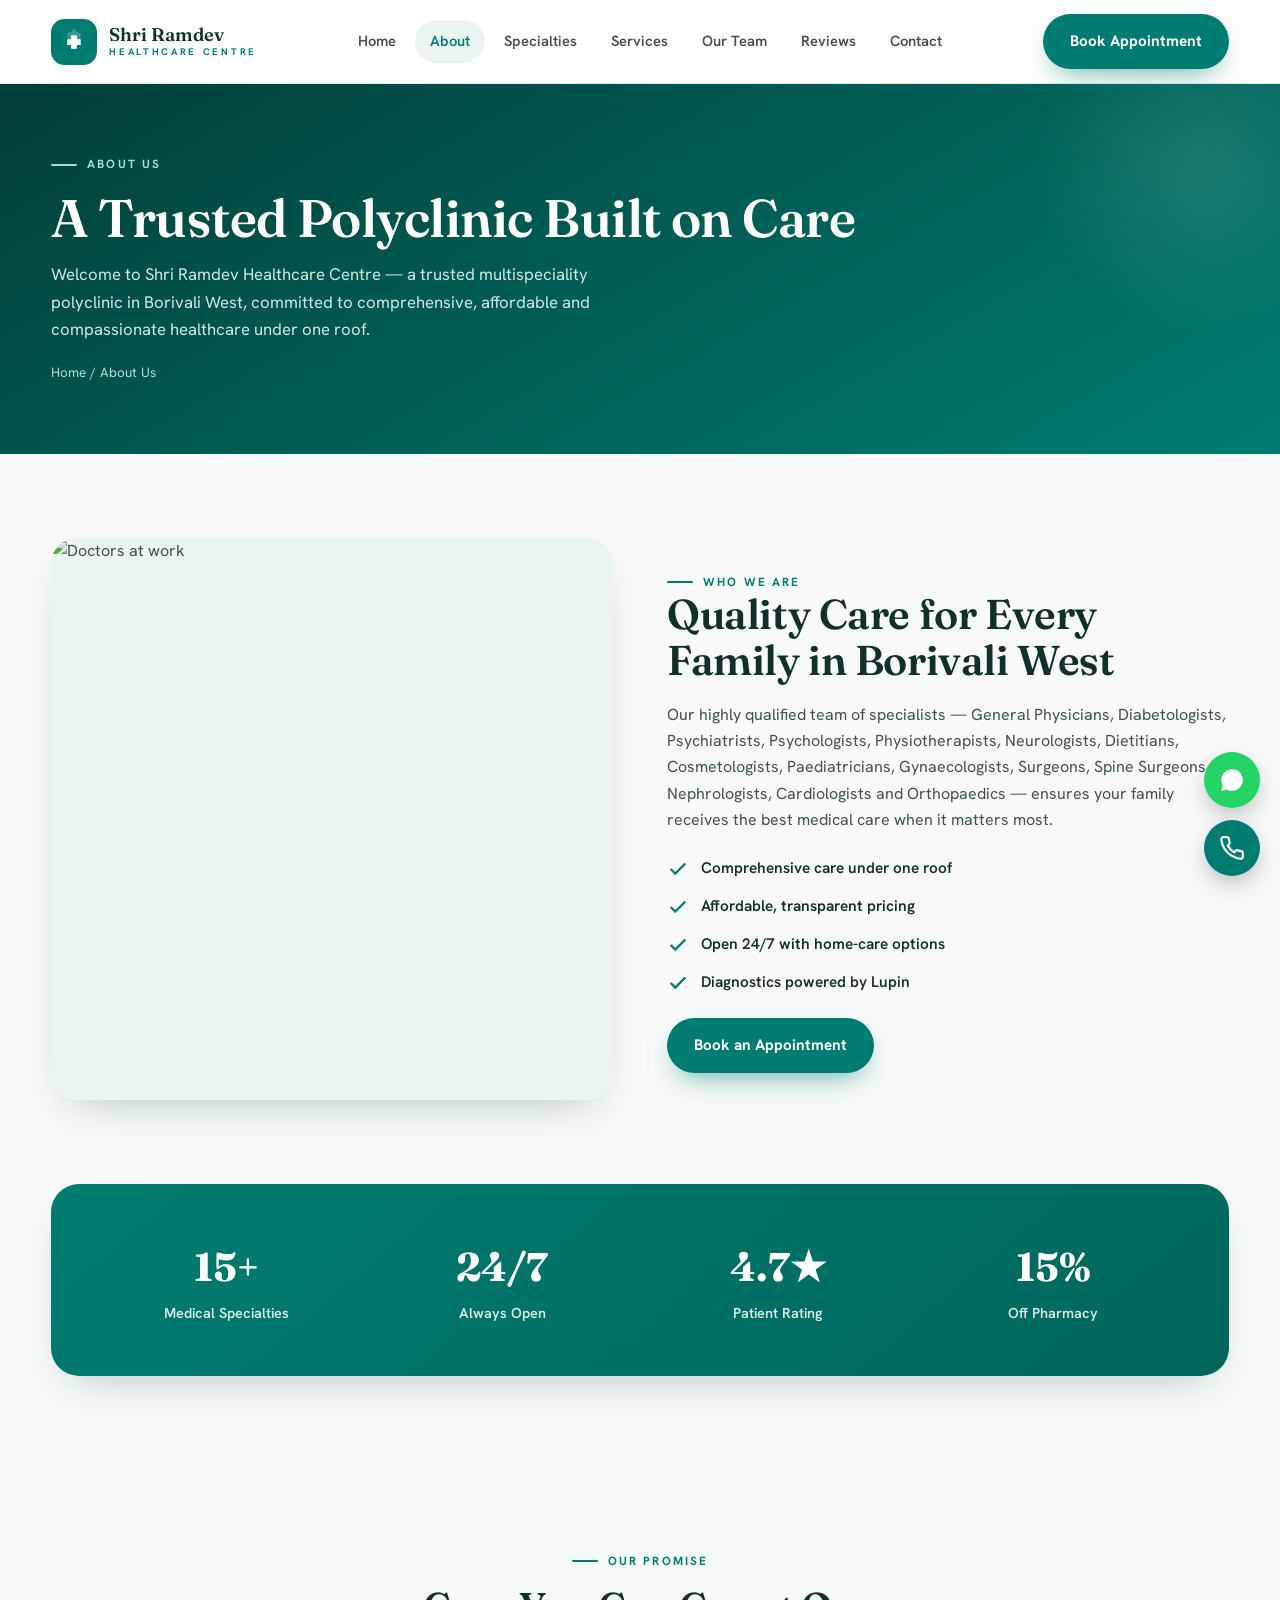
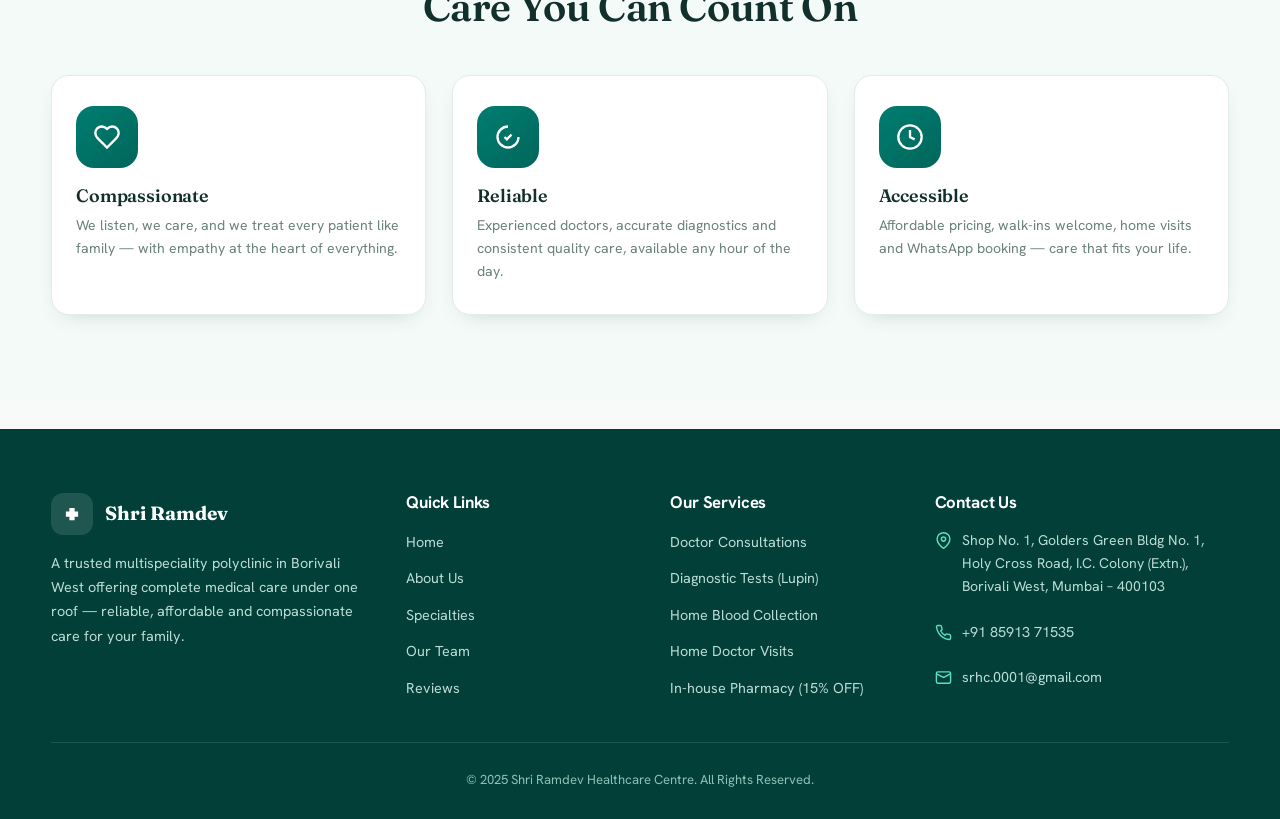
==== srhc-website/about.html @ 7c0d577d "Add files via upload" ====
<!DOCTYPE html>
<html lang="en">
<head>
<meta charset="UTF-8" />
<meta name="viewport" content="width=device-width, initial-scale=1.0" />
<title>About Us | Shri Ramdev Healthcare Centre</title>
<meta name="description" content="Shri Ramdev Healthcare Centre — a trusted 24/7 multispeciality polyclinic in Borivali West, Mumbai. Compassionate, reliable and complete care for your family." />
<link rel="preconnect" href="https://fonts.googleapis.com">
<link rel="preconnect" href="https://fonts.gstatic.com" crossorigin>
<link href="https://fonts.googleapis.com/css2?family=Fraunces:opsz,wght@9..144,400;9..144,500;9..144,600;9..144,700&family=Hanken+Grotesk:wght@400;500;600;700;800&display=swap" rel="stylesheet">
<link rel="stylesheet" href="assets/style.css">
</head>
<body>
<header class="nav" id="topnav">
  <div class="wrap">
    <a class="brand" href="index.html">
      <svg class="mark" viewBox="0 0 48 48" fill="none">
        <rect width="48" height="48" rx="14" fill="#007D70"/>
        <path d="M24 9c-1 3-3.5 5-7 5.5 0 9 3 14 7 17 4-3 7-8 7-17-3.5-.5-6-2.5-7-5.5Z" fill="#fff" opacity=".22"/>
        <path d="M21 17h6v4h4v6h-4v4h-6v-4h-4v-6h4v-4Z" fill="#fff"/>
      </svg>
      <span class="txt"><b>Shri Ramdev</b><span>Healthcare Centre</span></span>
    </a>
    <nav class="menu" id="menu">
      <a href="index.html">Home</a>
      <a href="about.html">About</a>
      <a href="specialties.html">Specialties</a>
      <a href="services.html">Services</a>
      <a href="team.html">Our Team</a>
      <a href="reviews.html">Reviews</a>
      <a href="contact.html">Contact</a>
    </nav>
    <div class="nav-cta">
      <a href="book-appointment.html" class="btn btn-primary">Book Appointment</a>
      <button class="burger" id="burger" aria-label="Menu"><span></span><span></span><span></span></button>
    </div>
  </div>
</header>

<main>
<section class="page" id="about" style="padding:0">
  <div class="phead">
    <div class="wrap reveal">
      <span class="eyebrow">About Us</span>
      <h1>A Trusted Polyclinic Built on Care</h1>
      <p>Welcome to Shri Ramdev Healthcare Centre — a trusted multispeciality polyclinic in Borivali West, committed to comprehensive, affordable and compassionate healthcare under one roof.</p>
      <div class="crumbs"><a href="index.html">Home</a> / About Us</div>
    </div>
  </div>

  <section>
    <div class="wrap">
      <div class="split">
        <div class="imgwrap reveal"><img src="http://srhc.life/wp-content/uploads/2025/12/MG_8005-scaled.jpg" alt="Doctors at work"></div>
        <div class="reveal">
          <span class="eyebrow">Who We Are</span>
          <h2>Quality Care for Every Family in Borivali West</h2>
          <p>Our highly qualified team of specialists — General Physicians, Diabetologists, Psychiatrists, Psychologists, Physiotherapists, Neurologists, Dietitians, Cosmetologists, Paediatricians, Gynaecologists, Surgeons, Spine Surgeons, Nephrologists, Cardiologists and Orthopaedics — ensures your family receives the best medical care when it matters most.</p>
          <ul class="tick">
            <li><svg viewBox="0 0 24 24" fill="none" stroke="currentColor" stroke-width="2.5"><path d="M20 6 9 17l-5-5"/></svg>Comprehensive care under one roof</li>
            <li><svg viewBox="0 0 24 24" fill="none" stroke="currentColor" stroke-width="2.5"><path d="M20 6 9 17l-5-5"/></svg>Affordable, transparent pricing</li>
            <li><svg viewBox="0 0 24 24" fill="none" stroke="currentColor" stroke-width="2.5"><path d="M20 6 9 17l-5-5"/></svg>Open 24/7 with home-care options</li>
            <li><svg viewBox="0 0 24 24" fill="none" stroke="currentColor" stroke-width="2.5"><path d="M20 6 9 17l-5-5"/></svg>Diagnostics powered by Lupin</li>
          </ul>
          <a href="book-appointment.html" class="btn btn-primary">Book an Appointment</a>
        </div>
      </div>
    </div>
  </section>

  <section style="padding-top:0">
    <div class="wrap"><div class="statband reveal">
      <div class="s"><b>15+</b><span>Medical Specialties</span></div>
      <div class="s"><b>24/7</b><span>Always Open</span></div>
      <div class="s"><b>4.7★</b><span>Patient Rating</span></div>
      <div class="s"><b>15%</b><span>Off Pharmacy</span></div>
    </div></div>
  </section>

  <section style="background:var(--green-tint2)">
    <div class="wrap">
      <div class="center reveal" style="margin-bottom:46px">
        <span class="eyebrow center">Our Promise</span>
        <h2 style="font-size:clamp(1.9rem,3.6vw,2.5rem);margin-top:14px">Care You Can Count On</h2>
      </div>
      <div class="grid-3">
        <div class="feat reveal" style="text-align:left"><div class="ic" style="margin:0 0 18px"><svg viewBox="0 0 24 24" fill="none" stroke="currentColor" stroke-width="2"><path d="M19 14c1.49-1.46 3-3.21 3-5.5A5.5 5.5 0 0 0 16.5 3c-1.76 0-3 .5-4.5 2-1.5-1.5-2.74-2-4.5-2A5.5 5.5 0 0 0 2 8.5c0 2.29 1.51 4.04 3 5.5l7 7Z"/></svg></div><h3>Compassionate</h3><p>We listen, we care, and we treat every patient like family — with empathy at the heart of everything.</p></div>
        <div class="feat reveal" style="text-align:left"><div class="ic" style="margin:0 0 18px"><svg viewBox="0 0 24 24" fill="none" stroke="currentColor" stroke-width="2"><path d="m9 12 2 2 4-4"/><path d="M12 3a9 9 0 1 0 9 9"/></svg></div><h3>Reliable</h3><p>Experienced doctors, accurate diagnostics and consistent quality care, available any hour of the day.</p></div>
        <div class="feat reveal" style="text-align:left"><div class="ic" style="margin:0 0 18px"><svg viewBox="0 0 24 24" fill="none" stroke="currentColor" stroke-width="2"><circle cx="12" cy="12" r="10"/><path d="M12 6v6l4 2"/></svg></div><h3>Accessible</h3><p>Affordable pricing, walk-ins welcome, home visits and WhatsApp booking — care that fits your life.</p></div>
      </div>
    </div>
  </section>
</section>
</main>

<footer>
  <div class="wrap">
    <div class="foot-grid">
      <div>
        <div class="fbrand">
          <svg style="width:42px;height:42px" viewBox="0 0 48 48" fill="none"><rect width="48" height="48" rx="14" fill="#fff" opacity=".12"/><path d="M21 17h6v4h4v6h-4v4h-6v-4h-4v-6h4v-4Z" fill="#fff"/></svg>
          <b>Shri Ramdev</b>
        </div>
        <p>A trusted multispeciality polyclinic in Borivali West offering complete medical care under one roof — reliable, affordable and compassionate care for your family.</p>
      </div>
      <div>
        <h4>Quick Links</h4>
        <ul>
          <li><a href="index.html">Home</a></li>
          <li><a href="about.html">About Us</a></li>
          <li><a href="specialties.html">Specialties</a></li>
          <li><a href="team.html">Our Team</a></li>
          <li><a href="reviews.html">Reviews</a></li>
        </ul>
      </div>
      <div>
        <h4>Our Services</h4>
        <ul>
          <li><a href="services.html">Doctor Consultations</a></li>
          <li><a href="services.html">Diagnostic Tests (Lupin)</a></li>
          <li><a href="services.html">Home Blood Collection</a></li>
          <li><a href="services.html">Home Doctor Visits</a></li>
          <li><a href="services.html">In-house Pharmacy (15% OFF)</a></li>
        </ul>
      </div>
      <div>
        <h4>Contact Us</h4>
        <ul class="fcontact">
          <li><svg viewBox="0 0 24 24" fill="none" stroke="currentColor" stroke-width="2"><path d="M21 10c0 7-9 13-9 13s-9-6-9-13a9 9 0 0 1 18 0Z"/><circle cx="12" cy="10" r="3"/></svg><span>Shop No. 1, Golders Green Bldg No. 1, Holy Cross Road, I.C. Colony (Extn.), Borivali West, Mumbai – 400103</span></li>
          <li><svg viewBox="0 0 24 24" fill="none" stroke="currentColor" stroke-width="2"><path d="M22 16.92v3a2 2 0 0 1-2.18 2 19.79 19.79 0 0 1-8.63-3.07 19.5 19.5 0 0 1-6-6 19.79 19.79 0 0 1-3.07-8.67A2 2 0 0 1 4.11 2h3a2 2 0 0 1 2 1.72 12.84 12.84 0 0 0 .7 2.81 2 2 0 0 1-.45 2.11L8.09 9.91a16 16 0 0 0 6 6l1.27-1.27a2 2 0 0 1 2.11-.45 12.84 12.84 0 0 0 2.81.7A2 2 0 0 1 22 16.92z"/></svg><a href="tel:+918591371535">+91 85913 71535</a></li>
          <li><svg viewBox="0 0 24 24" fill="none" stroke="currentColor" stroke-width="2"><rect x="2" y="4" width="20" height="16" rx="2"/><path d="m22 7-10 5L2 7"/></svg><a href="mailto:srhc.0001@gmail.com">srhc.0001@gmail.com</a></li>
        </ul>
      </div>
    </div>
    <div class="copy">© 2025 Shri Ramdev Healthcare Centre. All Rights Reserved.</div>
  </div>
</footer>

<div class="floaters">
  <a class="f-wa" href="https://wa.me/918591371535" target="_blank" aria-label="WhatsApp"><svg viewBox="0 0 24 24" fill="currentColor"><path d="M17.5 14.4c-.3-.1-1.7-.8-2-.9-.3-.1-.5-.1-.7.1-.2.3-.7.9-.9 1.1-.2.2-.3.2-.6.1-.3-.1-1.2-.5-2.3-1.4-.9-.8-1.4-1.7-1.6-2-.2-.3 0-.5.1-.6l.5-.5c.1-.2.2-.3.3-.5.1-.2 0-.4 0-.5l-.9-2.1c-.2-.5-.4-.5-.6-.5h-.5c-.2 0-.5.1-.7.3-.2.3-.9.9-.9 2.2s.9 2.5 1.1 2.7c.1.2 1.8 2.8 4.4 3.9.6.3 1.1.4 1.5.5.6.2 1.2.2 1.6.1.5-.1 1.7-.7 1.9-1.3.2-.7.2-1.2.2-1.3-.1-.2-.3-.2-.6-.3M12 2a10 10 0 0 0-8.6 15l-1.4 5 5.1-1.3A10 10 0 1 0 12 2"/></svg></a>
  <a class="f-call" href="tel:+918591371535" aria-label="Call"><svg viewBox="0 0 24 24" fill="none" stroke="currentColor" stroke-width="2"><path d="M22 16.92v3a2 2 0 0 1-2.18 2 19.79 19.79 0 0 1-8.63-3.07 19.5 19.5 0 0 1-6-6 19.79 19.79 0 0 1-3.07-8.67A2 2 0 0 1 4.11 2h3a2 2 0 0 1 2 1.72 12.84 12.84 0 0 0 .7 2.81 2 2 0 0 1-.45 2.11L8.09 9.91a16 16 0 0 0 6 6l1.27-1.27a2 2 0 0 1 2.11-.45 12.84 12.84 0 0 0 2.81.7A2 2 0 0 1 22 16.92z"/></svg></a>
</div>

<script src="assets/script.js"></script>
</body>
</html>
---- srhc-website/assets/style.css ----
:root{
  --green:#007D70;
  --green-dark:#00665b;
  --green-deep:#013f38;
  --green-tint:#eaf4f1;
  --green-tint2:#f4faf8;
  --ink:#12302b;
  --body:#3c534e;
  --muted:#6b817c;
  --line:#e2ece9;
  --paper:#ffffff;
  --bg:#f7faf9;
  --shadow:0 18px 45px -22px rgba(1,63,56,.35);
  --shadow-sm:0 8px 24px -14px rgba(1,63,56,.30);
  --radius:22px;
  --serif:'Fraunces',Georgia,serif;
  --sans:'Hanken Grotesk',system-ui,sans-serif;
}
*{margin:0;padding:0;box-sizing:border-box}
html{scroll-behavior:smooth}
body{font-family:var(--sans);background:var(--bg);color:var(--body);line-height:1.65;-webkit-font-smoothing:antialiased;overflow-x:hidden}
a{text-decoration:none;color:inherit}
img{max-width:100%;display:block}
h1,h2,h3,h4{font-family:var(--serif);color:var(--ink);line-height:1.1;font-weight:600;letter-spacing:-.01em}

/* ===== LAYOUT ===== */
.wrap{width:min(1180px,92vw);margin-inline:auto}
.page{display:block;animation:pageIn .45s ease}
@keyframes pageIn{from{opacity:0}to{opacity:1}}
section{padding:84px 0}
.eyebrow{display:inline-flex;align-items:center;gap:10px;font-size:.74rem;font-weight:700;letter-spacing:.18em;text-transform:uppercase;color:var(--green)}
.eyebrow::before{content:"";width:26px;height:2px;background:var(--green);border-radius:2px}
.eyebrow.center{justify-content:center}
.lead{font-size:1.05rem;color:var(--muted);max-width:620px}
.center{text-align:center}
.center .lead{margin-inline:auto}

/* ===== BUTTONS ===== */
.btn{display:inline-flex;align-items:center;gap:9px;font-weight:700;font-size:.95rem;padding:14px 26px;border-radius:100px;border:1.5px solid transparent;cursor:pointer;transition:.25s;font-family:var(--sans)}
.btn-primary{background:var(--green);color:#fff;box-shadow:0 12px 30px -12px rgba(0,125,112,.7)}
.btn-primary:hover{background:var(--green-dark);transform:translateY(-2px);box-shadow:0 16px 34px -12px rgba(0,125,112,.8)}
.btn-ghost{background:transparent;color:var(--green);border-color:var(--green)}
.btn-ghost:hover{background:var(--green);color:#fff;transform:translateY(-2px)}
.btn-white{background:#fff;color:var(--green-deep)}
.btn-white:hover{transform:translateY(-2px);box-shadow:0 16px 34px -14px rgba(0,0,0,.4)}
.btn svg{width:17px;height:17px}

/* ===== UTILITY BAR ===== */
.utility{background:var(--green-deep);color:#cfe7e2;font-size:.82rem}
.utility .wrap{display:flex;justify-content:space-between;align-items:center;gap:16px;padding:9px 0;flex-wrap:wrap}
.utility a{display:inline-flex;align-items:center;gap:7px;transition:.2s}
.utility a:hover{color:#fff}
.utility .u-left{display:flex;gap:22px;flex-wrap:wrap}
.utility .u-right{display:flex;gap:8px;align-items:center}
.utility svg{width:14px;height:14px;opacity:.9}
.pulse-dot{width:8px;height:8px;border-radius:50%;background:#5be0c8;box-shadow:0 0 0 0 rgba(91,224,200,.6);animation:pulse 2s infinite}
@keyframes pulse{0%{box-shadow:0 0 0 0 rgba(91,224,200,.6)}70%{box-shadow:0 0 0 8px rgba(91,224,200,0)}100%{box-shadow:0 0 0 0 rgba(91,224,200,0)}}

/* ===== HEADER ===== */
header.nav{position:sticky;top:0;z-index:100;background:rgba(255,255,255,.88);backdrop-filter:blur(14px);border-bottom:1px solid var(--line);transition:.3s}
header.nav.scrolled{box-shadow:0 6px 24px -16px rgba(1,63,56,.4)}
.nav .wrap{display:flex;align-items:center;justify-content:space-between;padding:14px 0;gap:20px}
.brand{display:flex;align-items:center;gap:12px;cursor:pointer}
.brand .mark{width:46px;height:46px;flex:none}
.brand .txt{display:flex;flex-direction:column;line-height:1}
.brand .txt b{font-family:var(--serif);font-size:1.15rem;color:var(--ink);font-weight:600}
.brand .txt span{font-size:.6rem;letter-spacing:.28em;text-transform:uppercase;color:var(--green);font-weight:700;margin-top:3px}
.menu{display:flex;align-items:center;gap:4px}
.menu a{font-weight:600;font-size:.92rem;color:var(--body);padding:9px 15px;border-radius:100px;transition:.2s;position:relative}
.menu a:hover{color:var(--green);background:var(--green-tint)}
.menu a.active{color:var(--green);background:var(--green-tint)}
.nav-cta{display:flex;align-items:center;gap:10px}
.burger{display:none;flex-direction:column;gap:5px;background:none;border:none;cursor:pointer;padding:8px}
.burger span{width:24px;height:2.5px;background:var(--ink);border-radius:2px;transition:.3s}

/* ===== HERO ===== */
.hero{position:relative;padding:70px 0 90px;overflow:hidden}
.hero::before{content:"";position:absolute;top:-180px;right:-160px;width:560px;height:560px;border-radius:50%;background:radial-gradient(circle,rgba(0,125,112,.10),transparent 65%);z-index:0}
.hero::after{content:"";position:absolute;bottom:-120px;left:-140px;width:420px;height:420px;border-radius:50%;background:radial-gradient(circle,rgba(0,125,112,.07),transparent 65%);z-index:0}
.hero .wrap{position:relative;z-index:1;display:grid;grid-template-columns:1.05fr .95fr;gap:56px;align-items:center}
.hero-badge{display:inline-flex;align-items:center;gap:9px;background:var(--green-tint);color:var(--green-dark);padding:8px 16px;border-radius:100px;font-size:.8rem;font-weight:700;margin-bottom:24px}
.hero h1{font-size:clamp(2.5rem,5.2vw,4rem);font-weight:600;margin-bottom:22px}
.hero h1 em{font-style:normal;color:var(--green);position:relative}
.hero p.sub{font-size:1.12rem;color:var(--body);max-width:480px;margin-bottom:32px}
.hero-actions{display:flex;gap:14px;flex-wrap:wrap;margin-bottom:38px}
.hero-stats{display:flex;gap:34px;flex-wrap:wrap}
.hero-stats .s b{font-family:var(--serif);font-size:1.9rem;color:var(--green);display:block}
.hero-stats .s span{font-size:.82rem;color:var(--muted);font-weight:600}
.hero-visual{position:relative}
.hero-visual .frame{border-radius:30px;overflow:hidden;box-shadow:var(--shadow);aspect-ratio:4/4.4;background:var(--green-tint)}
.hero-visual .frame img{width:100%;height:100%;object-fit:cover}
.float-card{position:absolute;background:#fff;border-radius:16px;padding:14px 18px;box-shadow:var(--shadow-sm);display:flex;align-items:center;gap:12px;animation:floaty 4s ease-in-out infinite}
.float-card .ic{width:40px;height:40px;border-radius:11px;background:var(--green-tint);display:grid;place-items:center;flex:none}
.float-card .ic svg{width:20px;height:20px;color:var(--green)}
.float-card b{font-size:.9rem;color:var(--ink);display:block;font-family:var(--sans);font-weight:700}
.float-card span{font-size:.74rem;color:var(--muted)}
.fc1{top:24px;left:-32px;animation-delay:0s}
.fc2{bottom:40px;right:-28px;animation-delay:1.5s}
@keyframes floaty{0%,100%{transform:translateY(0)}50%{transform:translateY(-12px)}}

/* ===== MARQUEE ===== */
.marquee{background:var(--green);color:#fff;padding:18px 0;overflow:hidden;white-space:nowrap}
.marquee-track{display:inline-flex;gap:40px;animation:scroll 28s linear infinite}
.marquee-track span{font-weight:600;font-size:1rem;display:inline-flex;align-items:center;gap:40px;opacity:.95}
.marquee-track span::after{content:"✦";opacity:.55}
@keyframes scroll{from{transform:translateX(0)}to{transform:translateX(-50%)}}

/* ===== CARDS / GRID ===== */
.grid-3{display:grid;grid-template-columns:repeat(3,1fr);gap:26px}
.grid-2{display:grid;grid-template-columns:repeat(2,1fr);gap:26px}
.grid-4{display:grid;grid-template-columns:repeat(4,1fr);gap:22px}
.intro-card{background:#fff;border-radius:var(--radius);overflow:hidden;box-shadow:var(--shadow-sm);transition:.3s;border:1px solid var(--line)}
.intro-card:hover{transform:translateY(-8px);box-shadow:var(--shadow)}
.intro-card .ph{height:200px;overflow:hidden;background:var(--green-tint)}
.intro-card .ph img{width:100%;height:100%;object-fit:cover;transition:.5s}
.intro-card:hover .ph img{transform:scale(1.06)}
.intro-card .bd{padding:26px}
.intro-card .tag{font-size:.7rem;letter-spacing:.16em;text-transform:uppercase;color:var(--green);font-weight:700}
.intro-card h3{font-size:1.3rem;margin:10px 0 8px}
.intro-card p{font-size:.94rem;color:var(--muted)}
.intro-card .more{display:inline-flex;align-items:center;gap:7px;color:var(--green);font-weight:700;font-size:.9rem;margin-top:16px;transition:.2s}
.intro-card .more:hover{gap:12px}

/* care category cards */
.care-card{background:#fff;border-radius:var(--radius);overflow:hidden;box-shadow:var(--shadow-sm);border:1px solid var(--line);transition:.3s;display:flex;flex-direction:column}
.care-card:hover{transform:translateY(-8px);box-shadow:var(--shadow)}
.care-card .ph{height:170px;overflow:hidden;background:var(--green-tint)}
.care-card .ph img{width:100%;height:100%;object-fit:cover;transition:.5s}
.care-card:hover .ph img{transform:scale(1.07)}
.care-card .bd{padding:24px;flex:1;display:flex;flex-direction:column}
.care-card h3{font-size:1.22rem;margin-bottom:9px}
.care-card p{font-size:.92rem;color:var(--muted);flex:1}
.care-card .more{color:var(--green);font-weight:700;font-size:.85rem;margin-top:14px;display:inline-flex;gap:6px;align-items:center;transition:.2s}
.care-card:hover .more{gap:11px}

/* feature/why cards */
.feat{background:#fff;border-radius:18px;padding:30px 24px;border:1px solid var(--line);box-shadow:var(--shadow-sm);transition:.3s;text-align:center}
.feat:hover{transform:translateY(-6px);box-shadow:var(--shadow);border-color:#cfe6e0}
.feat .ic{width:62px;height:62px;border-radius:18px;background:linear-gradient(140deg,var(--green),var(--green-dark));display:grid;place-items:center;margin:0 auto 18px}
.feat .ic svg{width:28px;height:28px;color:#fff}
.feat h3{font-size:1.12rem;margin-bottom:8px}
.feat p{font-size:.88rem;color:var(--muted)}

/* specialty pills */
.spec-grid{display:grid;grid-template-columns:repeat(4,1fr);gap:16px}
.spec{background:#fff;border:1px solid var(--line);border-radius:16px;padding:22px 18px;display:flex;flex-direction:column;gap:12px;transition:.3s;cursor:default}
.spec:hover{background:var(--green);border-color:var(--green);transform:translateY(-4px);box-shadow:var(--shadow)}
.spec .ic{width:46px;height:46px;border-radius:13px;background:var(--green-tint);display:grid;place-items:center;transition:.3s}
.spec .ic svg{width:23px;height:23px;color:var(--green);transition:.3s}
.spec:hover .ic{background:rgba(255,255,255,.18)}
.spec:hover .ic svg{color:#fff}
.spec b{font-size:.98rem;color:var(--ink);font-family:var(--sans);font-weight:700;transition:.3s}
.spec span{font-size:.78rem;color:var(--muted);transition:.3s}
.spec:hover b,.spec:hover span{color:#fff}
.spec:hover span{opacity:.85}

/* price / service cards */
.price-grid{display:grid;grid-template-columns:repeat(3,1fr);gap:20px}
.price-card{background:#fff;border-radius:18px;overflow:hidden;border:1px solid var(--line);box-shadow:var(--shadow-sm);transition:.3s;display:flex}
.price-card:hover{transform:translateY(-5px);box-shadow:var(--shadow)}
.price-card .ph{width:96px;flex:none;overflow:hidden;background:var(--green-tint)}
.price-card .ph img{width:100%;height:100%;object-fit:cover}
.price-card .bd{padding:16px 18px;display:flex;flex-direction:column;justify-content:center}
.price-card h4{font-family:var(--sans);font-size:1rem;color:var(--ink);font-weight:700;line-height:1.3}
.price-card .price{color:var(--green);font-weight:800;font-size:.95rem;margin-top:4px}
.price-card .sub{font-size:.8rem;color:var(--muted)}

/* ===== PAGE HEADER ===== */
.phead{background:linear-gradient(150deg,var(--green-deep),var(--green));color:#fff;padding:64px 0 70px;position:relative;overflow:hidden}
.phead::after{content:"";position:absolute;right:-120px;top:-120px;width:400px;height:400px;border-radius:50%;background:radial-gradient(circle,rgba(255,255,255,.1),transparent 60%)}
.phead .wrap{position:relative;z-index:1}
.phead .eyebrow{color:#9fe3d8}
.phead .eyebrow::before{background:#9fe3d8}
.phead h1{color:#fff;font-size:clamp(2.2rem,4.5vw,3.3rem);margin:14px 0 14px}
.phead p{color:#cdeae4;max-width:600px;font-size:1.05rem}
.crumbs{font-size:.84rem;color:#a9ddd5;margin-top:18px}
.crumbs a:hover{color:#fff}

/* ===== ABOUT SPLIT ===== */
.split{display:grid;grid-template-columns:1fr 1fr;gap:54px;align-items:center}
.split .imgwrap{border-radius:26px;overflow:hidden;box-shadow:var(--shadow);aspect-ratio:1/1;background:var(--green-tint)}
.split .imgwrap img{width:100%;height:100%;object-fit:cover}
.split h2{font-size:clamp(1.9rem,3.5vw,2.6rem);margin-bottom:18px}
.split p{margin-bottom:16px}
.tick{list-style:none;display:flex;flex-direction:column;gap:13px;margin:22px 0}
.tick li{display:flex;gap:12px;align-items:flex-start;font-weight:600;color:var(--ink);font-size:.96rem}
.tick li svg{width:22px;height:22px;color:var(--green);flex:none;margin-top:2px}

/* ===== STATS BAND ===== */
.statband{background:linear-gradient(140deg,var(--green),var(--green-dark));border-radius:28px;padding:50px;display:grid;grid-template-columns:repeat(4,1fr);gap:24px;color:#fff;box-shadow:var(--shadow)}
.statband .s{text-align:center}
.statband .s b{font-family:var(--serif);font-size:2.5rem;display:block}
.statband .s span{opacity:.85;font-size:.9rem;font-weight:600}

/* ===== CTA BAND ===== */
.cta-band{background:var(--ink);border-radius:30px;padding:60px;text-align:center;color:#fff;position:relative;overflow:hidden}
.cta-band::before{content:"";position:absolute;inset:0;background:radial-gradient(circle at 30% 20%,rgba(0,125,112,.5),transparent 55%),radial-gradient(circle at 80% 90%,rgba(0,125,112,.4),transparent 50%)}
.cta-band>*{position:relative;z-index:1}
.cta-band h2{color:#fff;font-size:clamp(1.8rem,3.5vw,2.6rem);margin-bottom:14px}
.cta-band p{color:#bcd6d1;max-width:520px;margin:0 auto 28px}
.cta-actions{display:flex;gap:14px;justify-content:center;flex-wrap:wrap}

/* ===== TEAM ===== */
.team-grid{display:grid;grid-template-columns:repeat(3,1fr);gap:26px}
.doc{background:#fff;border-radius:var(--radius);overflow:hidden;box-shadow:var(--shadow-sm);border:1px solid var(--line);transition:.3s}
.doc:hover{transform:translateY(-7px);box-shadow:var(--shadow)}
.doc .av{height:230px;background:linear-gradient(160deg,var(--green-tint),var(--green-tint2));display:grid;place-items:center;position:relative;overflow:hidden}
.doc .av svg{width:90px;height:90px;color:var(--green);opacity:.55}
.doc .av .ring{position:absolute;width:160px;height:160px;border:2px dashed rgba(0,125,112,.25);border-radius:50%}
.doc .bd{padding:24px;text-align:center}
.doc h3{font-size:1.2rem}
.doc .role{color:var(--green);font-weight:700;font-size:.86rem;margin:5px 0 10px}
.doc p{font-size:.86rem;color:var(--muted)}
.founder{background:#fff;border-radius:28px;box-shadow:var(--shadow);border:1px solid var(--line);overflow:hidden;display:grid;grid-template-columns:.8fr 1.2fr}
.founder .av{background:linear-gradient(160deg,var(--green),var(--green-dark));display:grid;place-items:center;min-height:320px;position:relative}
.founder .av svg{width:120px;height:120px;color:#fff;opacity:.85}
.founder .bd{padding:42px}
.founder .role{color:var(--green);font-weight:700;font-size:.8rem;letter-spacing:.14em;text-transform:uppercase}
.founder h2{font-size:2rem;margin:8px 0 6px}
.founder .sub{font-weight:600;color:var(--ink);margin-bottom:16px}

/* ===== REVIEWS ===== */
.rev-grid{display:grid;grid-template-columns:repeat(3,1fr);gap:24px}
.rev{background:#fff;border-radius:var(--radius);padding:30px;border:1px solid var(--line);box-shadow:var(--shadow-sm);transition:.3s;display:flex;flex-direction:column}
.rev:hover{transform:translateY(-6px);box-shadow:var(--shadow)}
.stars{color:#f4b740;font-size:1.05rem;letter-spacing:2px;margin-bottom:14px}
.rev p{font-size:.95rem;color:var(--body);font-style:italic;flex:1}
.rev .who{display:flex;align-items:center;gap:12px;margin-top:20px}
.rev .who .a{width:42px;height:42px;border-radius:50%;background:var(--green);color:#fff;display:grid;place-items:center;font-weight:800;font-family:var(--serif);flex:none}
.rev .who b{color:var(--ink);font-size:.95rem;display:block;font-family:var(--sans)}
.rev .who span{font-size:.78rem;color:var(--muted)}
.rating-hero{background:#fff;border-radius:24px;border:1px solid var(--line);box-shadow:var(--shadow-sm);padding:38px;display:flex;align-items:center;gap:34px;flex-wrap:wrap;justify-content:center;text-align:center;margin-bottom:40px}
.rating-hero .big{font-family:var(--serif);font-size:3.6rem;color:var(--green);line-height:1}
.rating-hero .meta b{display:block;color:var(--ink);font-size:1.1rem}

/* ===== FAQ ===== */
.faq-wrap{display:grid;grid-template-columns:.9fr 1.1fr;gap:48px;align-items:start}
.faq-img{border-radius:24px;overflow:hidden;box-shadow:var(--shadow);aspect-ratio:3/4;background:var(--green-tint);position:sticky;top:120px}
.faq-img img{width:100%;height:100%;object-fit:cover}
.faq-item{background:#fff;border:1px solid var(--line);border-radius:16px;margin-bottom:14px;overflow:hidden;transition:.3s}
.faq-item.open{box-shadow:var(--shadow-sm);border-color:#cfe6e0}
.faq-q{padding:20px 24px;font-weight:700;color:var(--ink);cursor:pointer;display:flex;justify-content:space-between;align-items:center;gap:16px;font-size:1.02rem}
.faq-q .pm{width:26px;height:26px;border-radius:50%;background:var(--green-tint);color:var(--green);display:grid;place-items:center;font-size:1.3rem;flex:none;transition:.3s}
.faq-item.open .pm{background:var(--green);color:#fff;transform:rotate(45deg)}
.faq-a{max-height:0;overflow:hidden;transition:max-height .35s ease;padding:0 24px}
.faq-item.open .faq-a{max-height:240px;padding-bottom:22px}
.faq-a p{font-size:.94rem;color:var(--muted)}

/* ===== FORMS ===== */
.form-card{background:#fff;border-radius:26px;box-shadow:var(--shadow);border:1px solid var(--line);padding:42px}
.field{margin-bottom:20px}
.field label{display:block;font-weight:700;font-size:.86rem;color:var(--ink);margin-bottom:8px}
.field input,.field select,.field textarea{width:100%;padding:13px 16px;border:1.5px solid var(--line);border-radius:12px;font-family:var(--sans);font-size:.95rem;color:var(--ink);background:var(--green-tint2);transition:.2s}
.field input:focus,.field select:focus,.field textarea:focus{outline:none;border-color:var(--green);background:#fff;box-shadow:0 0 0 4px rgba(0,125,112,.1)}
.field textarea{resize:vertical;min-height:110px}
.frow{display:grid;grid-template-columns:1fr 1fr;gap:18px}
.wa-btn{width:100%;justify-content:center;background:#25D366;color:#fff;border:none;font-size:1.02rem;padding:16px}
.wa-btn:hover{background:#1eb957;transform:translateY(-2px);box-shadow:0 14px 30px -12px rgba(37,211,102,.7)}
.form-note{font-size:.82rem;color:var(--muted);text-align:center;margin-top:14px;display:flex;align-items:center;justify-content:center;gap:7px}

/* contact info cards */
.info-grid{display:grid;grid-template-columns:repeat(2,1fr);gap:18px;margin-bottom:26px}
.info{background:#fff;border:1px solid var(--line);border-radius:18px;padding:24px;display:flex;gap:16px;align-items:flex-start;box-shadow:var(--shadow-sm);transition:.3s}
.info:hover{transform:translateY(-4px);box-shadow:var(--shadow)}
.info .ic{width:48px;height:48px;border-radius:14px;background:var(--green-tint);display:grid;place-items:center;flex:none}
.info .ic svg{width:23px;height:23px;color:var(--green)}
.info b{display:block;color:var(--ink);font-size:.95rem;font-family:var(--sans);margin-bottom:3px}
.info p,.info a{font-size:.9rem;color:var(--muted)}
.info a:hover{color:var(--green)}
.mapwrap{border-radius:24px;overflow:hidden;box-shadow:var(--shadow);border:1px solid var(--line);height:100%;min-height:420px}
.mapwrap iframe{width:100%;height:100%;border:0;display:block}

/* ===== FOOTER ===== */
footer{background:var(--green-deep);color:#bcdcd6;padding:64px 0 28px;margin-top:30px}
.foot-grid{display:grid;grid-template-columns:1.4fr 1fr 1fr 1.3fr;gap:38px;padding-bottom:40px;border-bottom:1px solid rgba(255,255,255,.12)}
footer h4{color:#fff;font-size:1.05rem;margin-bottom:18px;font-family:var(--sans);font-weight:700}
footer .fbrand{display:flex;align-items:center;gap:12px;margin-bottom:16px}
footer .fbrand b{color:#fff;font-family:var(--serif);font-size:1.2rem}
footer p{font-size:.9rem;line-height:1.7}
footer ul{list-style:none;display:flex;flex-direction:column;gap:10px}
footer ul a{font-size:.9rem;transition:.2s}
footer ul a:hover{color:#fff;padding-left:5px}
.fcontact li{display:flex;gap:10px;font-size:.88rem;margin-bottom:12px;align-items:flex-start}
.fcontact svg{width:17px;height:17px;color:#5be0c8;flex:none;margin-top:3px}
.fcontact a:hover{color:#fff}
.copy{text-align:center;padding-top:26px;font-size:.82rem;color:#8fc0b8}

/* ===== FLOATING BUTTONS ===== */
.floaters{position:fixed;right:20px;bottom:24px;z-index:200;display:flex;flex-direction:column;gap:12px}
.floaters a{width:56px;height:56px;border-radius:50%;display:grid;place-items:center;box-shadow:0 10px 28px -8px rgba(0,0,0,.4);transition:.25s;color:#fff}
.floaters a:hover{transform:scale(1.1)}
.f-wa{background:#25D366}
.f-call{background:var(--green)}
.floaters svg{width:26px;height:26px}

/* reveal */
.reveal{opacity:0;transform:translateY(26px);transition:opacity .7s ease,transform .7s ease}
.reveal.visible{opacity:1;transform:none}

/* ===== RESPONSIVE ===== */
@media(max-width:980px){
  .hero .wrap{grid-template-columns:1fr;gap:40px}
  .hero-visual{max-width:440px}
  .split,.faq-wrap,.founder{grid-template-columns:1fr}
  .founder .av{min-height:240px}
  .grid-3,.team-grid,.rev-grid,.price-grid{grid-template-columns:repeat(2,1fr)}
  .spec-grid{grid-template-columns:repeat(3,1fr)}
  .grid-4,.statband{grid-template-columns:repeat(2,1fr)}
  .faq-img{position:static}
}
@media(max-width:760px){
  .menu,.nav-cta .btn{display:none}
  .burger{display:flex}
  .menu.open{display:flex;position:absolute;top:100%;left:0;right:0;flex-direction:column;background:#fff;padding:14px;gap:6px;box-shadow:var(--shadow);border-bottom:1px solid var(--line)}
  .menu.open a{width:100%}
  .utility .u-left{font-size:.74rem;gap:14px}
  section{padding:60px 0}
  .grid-3,.grid-2,.grid-4,.team-grid,.rev-grid,.price-grid,.info-grid,.spec-grid,.statband{grid-template-columns:1fr}
  .frow{grid-template-columns:1fr}
  .foot-grid{grid-template-columns:1fr 1fr;gap:28px}
  .cta-band,.statband,.form-card{padding:32px 24px}
  .float-card{display:none}
  .statband .s b{font-size:2rem}
}
@media(max-width:480px){.foot-grid{grid-template-columns:1fr}}
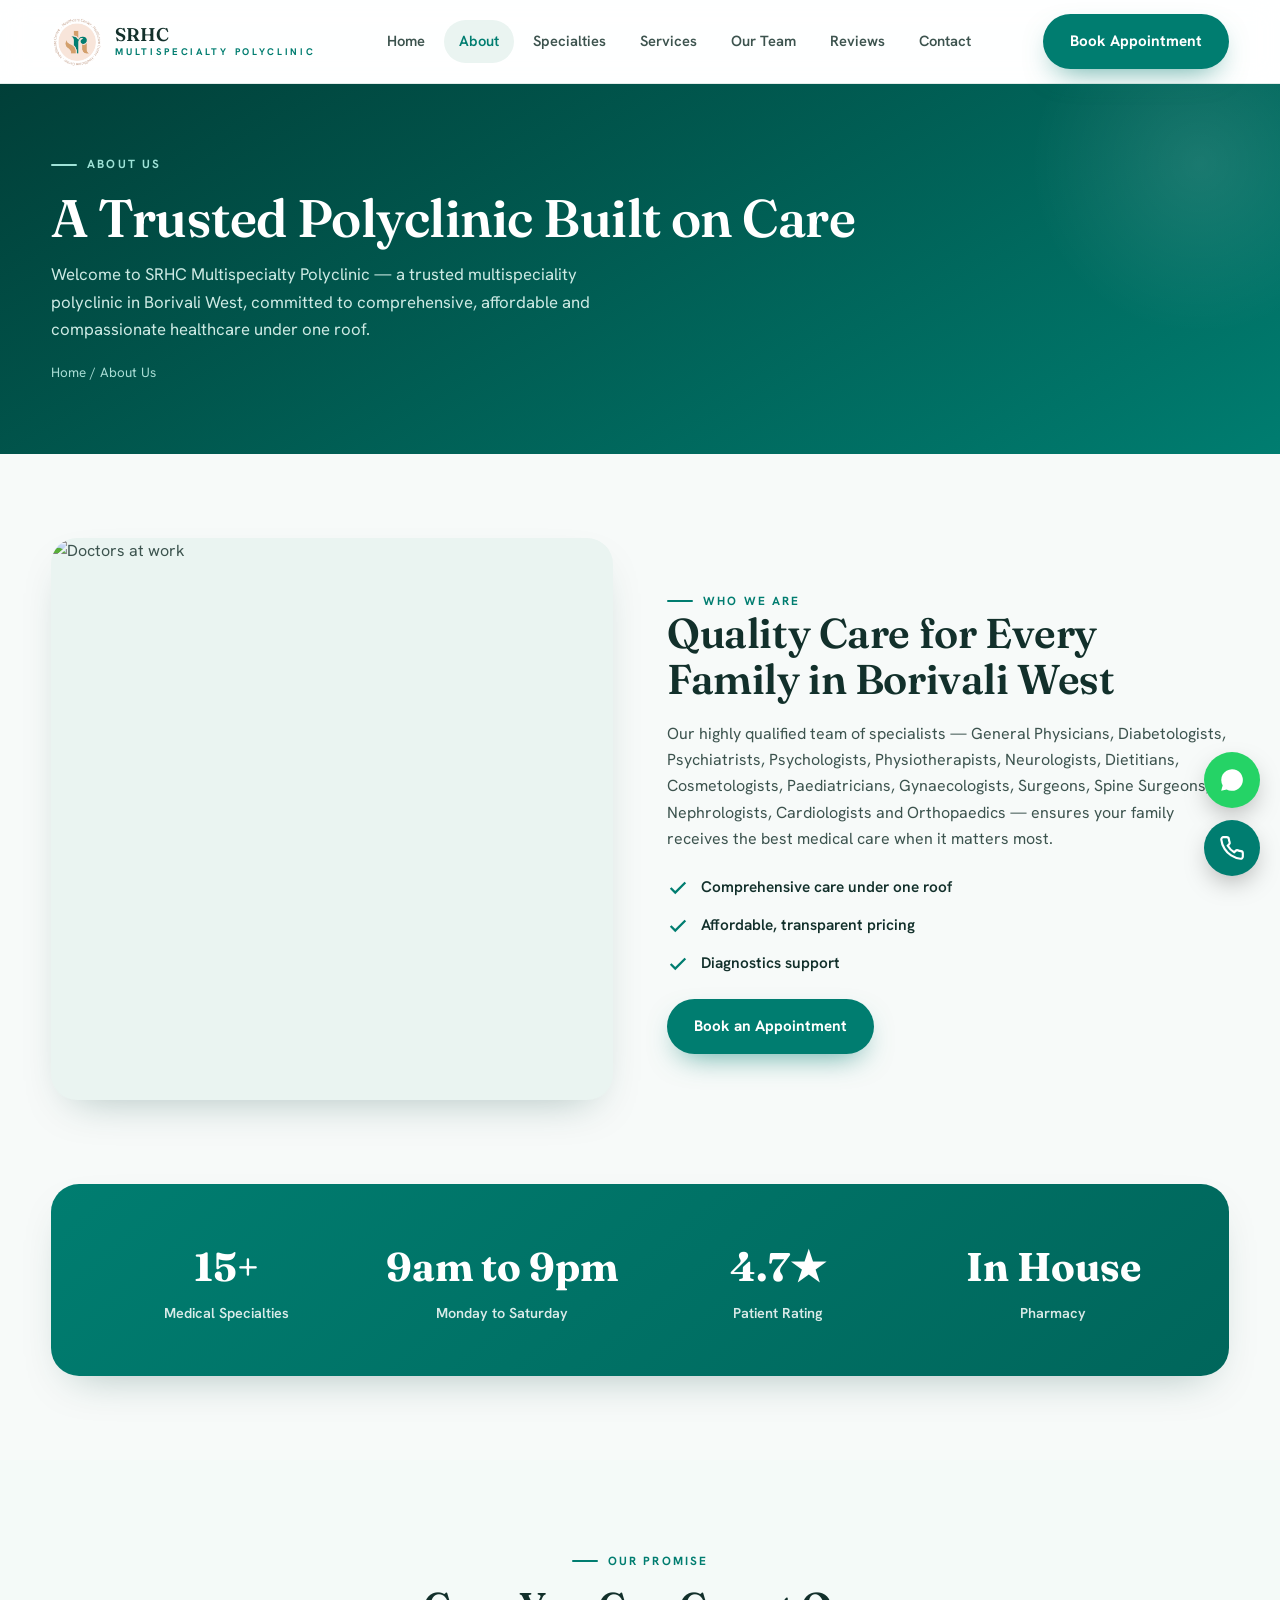
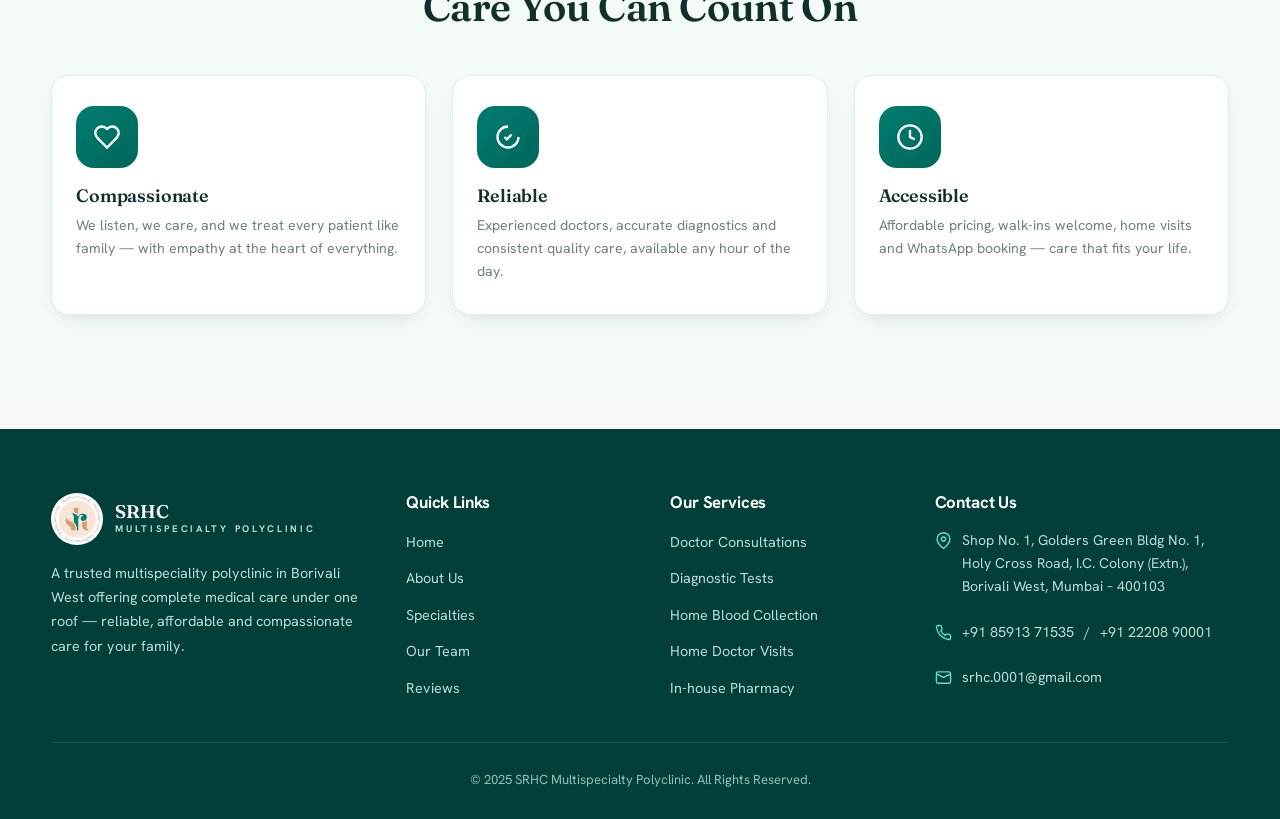
==== commit d02ed0bf: "Changes Done" ====
--- a/srhc-website/about.html
+++ b/srhc-website/about.html
@@ -1,146 +1,211 @@
 <!DOCTYPE html>
 <html lang="en">
+
 <head>
-<meta charset="UTF-8" />
-<meta name="viewport" content="width=device-width, initial-scale=1.0" />
-<title>About Us | Shri Ramdev Healthcare Centre</title>
-<meta name="description" content="Shri Ramdev Healthcare Centre — a trusted 24/7 multispeciality polyclinic in Borivali West, Mumbai. Compassionate, reliable and complete care for your family." />
-<link rel="preconnect" href="https://fonts.googleapis.com">
-<link rel="preconnect" href="https://fonts.gstatic.com" crossorigin>
-<link href="https://fonts.googleapis.com/css2?family=Fraunces:opsz,wght@9..144,400;9..144,500;9..144,600;9..144,700&family=Hanken+Grotesk:wght@400;500;600;700;800&display=swap" rel="stylesheet">
-<link rel="stylesheet" href="assets/style.css">
+  <meta charset="UTF-8" />
+  <meta name="viewport" content="width=device-width, initial-scale=1.0" />
+  <title>About Us | Shri Ramdev Healthcare Centre</title>
+  <meta name="description"
+    content="Shri Ramdev Healthcare Centre — a trusted 24/7 multispeciality polyclinic in Borivali West, Mumbai. Compassionate, reliable and complete care for your family." />
+  <link rel="preconnect" href="https://fonts.googleapis.com">
+  <link rel="preconnect" href="https://fonts.gstatic.com" crossorigin>
+  <link
+    href="https://fonts.googleapis.com/css2?family=Fraunces:opsz,wght@9..144,400;9..144,500;9..144,600;9..144,700&family=Hanken+Grotesk:wght@400;500;600;700;800&display=swap"
+    rel="stylesheet">
+  <link rel="stylesheet" href="assets/style.css">
 </head>
+
 <body>
-<header class="nav" id="topnav">
-  <div class="wrap">
-    <a class="brand" href="index.html">
-      <svg class="mark" viewBox="0 0 48 48" fill="none">
-        <rect width="48" height="48" rx="14" fill="#007D70"/>
-        <path d="M24 9c-1 3-3.5 5-7 5.5 0 9 3 14 7 17 4-3 7-8 7-17-3.5-.5-6-2.5-7-5.5Z" fill="#fff" opacity=".22"/>
-        <path d="M21 17h6v4h4v6h-4v4h-6v-4h-4v-6h4v-4Z" fill="#fff"/>
-      </svg>
-      <span class="txt"><b>Shri Ramdev</b><span>Healthcare Centre</span></span>
-    </a>
-    <nav class="menu" id="menu">
-      <a href="index.html">Home</a>
-      <a href="about.html">About</a>
-      <a href="specialties.html">Specialties</a>
-      <a href="services.html">Services</a>
-      <a href="team.html">Our Team</a>
-      <a href="reviews.html">Reviews</a>
-      <a href="contact.html">Contact</a>
-    </nav>
-    <div class="nav-cta">
-      <a href="book-appointment.html" class="btn btn-primary">Book Appointment</a>
-      <button class="burger" id="burger" aria-label="Menu"><span></span><span></span><span></span></button>
-    </div>
-  </div>
-</header>
-
-<main>
-<section class="page" id="about" style="padding:0">
-  <div class="phead">
-    <div class="wrap reveal">
-      <span class="eyebrow">About Us</span>
-      <h1>A Trusted Polyclinic Built on Care</h1>
-      <p>Welcome to Shri Ramdev Healthcare Centre — a trusted multispeciality polyclinic in Borivali West, committed to comprehensive, affordable and compassionate healthcare under one roof.</p>
-      <div class="crumbs"><a href="index.html">Home</a> / About Us</div>
-    </div>
-  </div>
-
-  <section>
+  <header class="nav" id="topnav">
     <div class="wrap">
-      <div class="split">
-        <div class="imgwrap reveal"><img src="http://srhc.life/wp-content/uploads/2025/12/MG_8005-scaled.jpg" alt="Doctors at work"></div>
-        <div class="reveal">
-          <span class="eyebrow">Who We Are</span>
-          <h2>Quality Care for Every Family in Borivali West</h2>
-          <p>Our highly qualified team of specialists — General Physicians, Diabetologists, Psychiatrists, Psychologists, Physiotherapists, Neurologists, Dietitians, Cosmetologists, Paediatricians, Gynaecologists, Surgeons, Spine Surgeons, Nephrologists, Cardiologists and Orthopaedics — ensures your family receives the best medical care when it matters most.</p>
-          <ul class="tick">
-            <li><svg viewBox="0 0 24 24" fill="none" stroke="currentColor" stroke-width="2.5"><path d="M20 6 9 17l-5-5"/></svg>Comprehensive care under one roof</li>
-            <li><svg viewBox="0 0 24 24" fill="none" stroke="currentColor" stroke-width="2.5"><path d="M20 6 9 17l-5-5"/></svg>Affordable, transparent pricing</li>
-            <li><svg viewBox="0 0 24 24" fill="none" stroke="currentColor" stroke-width="2.5"><path d="M20 6 9 17l-5-5"/></svg>Open 24/7 with home-care options</li>
-            <li><svg viewBox="0 0 24 24" fill="none" stroke="currentColor" stroke-width="2.5"><path d="M20 6 9 17l-5-5"/></svg>Diagnostics powered by Lupin</li>
-          </ul>
-          <a href="book-appointment.html" class="btn btn-primary">Book an Appointment</a>
-        </div>
+      <a class="brand" href="index.html">
+        <img class="mark" width="48" height="48" src="./assets/srhcLogo.png" alt="logo">
+        <span class="txt"><b>SRHC</b><span>Multispecialty Polyclinic</span></span>
+      </a>
+      <nav class="menu" id="menu">
+        <a href="index.html">Home</a>
+        <a href="about.html">About</a>
+        <a href="specialties.html">Specialties</a>
+        <a href="services.html">Services</a>
+        <a href="team.html">Our Team</a>
+        <a href="reviews.html">Reviews</a>
+        <a href="contact.html">Contact</a>
+      </nav>
+      <div class="nav-cta">
+        <a href="book-appointment.html" class="btn btn-primary">Book Appointment</a>
+        <button class="burger" id="burger" aria-label="Menu"><span></span><span></span><span></span></button>
       </div>
     </div>
-  </section>
-
-  <section style="padding-top:0">
-    <div class="wrap"><div class="statband reveal">
-      <div class="s"><b>15+</b><span>Medical Specialties</span></div>
-      <div class="s"><b>24/7</b><span>Always Open</span></div>
-      <div class="s"><b>4.7★</b><span>Patient Rating</span></div>
-      <div class="s"><b>15%</b><span>Off Pharmacy</span></div>
-    </div></div>
-  </section>
-
-  <section style="background:var(--green-tint2)">
+  </header>
+
+  <main>
+    <section class="page" id="about" style="padding:0">
+      <div class="phead">
+        <div class="wrap reveal">
+          <span class="eyebrow">About Us</span>
+          <h1>A Trusted Polyclinic Built on Care</h1>
+          <p>Welcome to SRHC Multispecialty Polyclinic — a trusted multispeciality polyclinic in Borivali West,
+            committed
+            to comprehensive, affordable and compassionate healthcare under one roof.</p>
+          <div class="crumbs"><a href="index.html">Home</a> / About Us</div>
+        </div>
+      </div>
+
+      <section>
+        <div class="wrap">
+          <div class="split">
+            <div class="imgwrap reveal"><img src="http://srhc.life/wp-content/uploads/2025/12/MG_8005-scaled.jpg"
+                alt="Doctors at work"></div>
+            <div class="reveal">
+              <span class="eyebrow">Who We Are</span>
+              <h2>Quality Care for Every Family in Borivali West</h2>
+              <p>Our highly qualified team of specialists — General Physicians, Diabetologists, Psychiatrists,
+                Psychologists, Physiotherapists, Neurologists, Dietitians, Cosmetologists, Paediatricians,
+                Gynaecologists, Surgeons, Spine Surgeons, Nephrologists, Cardiologists and Orthopaedics — ensures your
+                family receives the best medical care when it matters most.</p>
+              <ul class="tick">
+                <li><svg viewBox="0 0 24 24" fill="none" stroke="currentColor" stroke-width="2.5">
+                    <path d="M20 6 9 17l-5-5" />
+                  </svg>Comprehensive care under one roof</li>
+                <li><svg viewBox="0 0 24 24" fill="none" stroke="currentColor" stroke-width="2.5">
+                    <path d="M20 6 9 17l-5-5" />
+                  </svg>Affordable, transparent pricing</li>
+                <!-- <li><svg viewBox="0 0 24 24" fill="none" stroke="currentColor" stroke-width="2.5"><path d="M20 6 9 17l-5-5"/></svg>Open 24/7 with home-care options</li> -->
+                <li><svg viewBox="0 0 24 24" fill="none" stroke="currentColor" stroke-width="2.5">
+                    <path d="M20 6 9 17l-5-5" />
+                  </svg>Diagnostics support</li>
+              </ul>
+              <a href="book-appointment.html" class="btn btn-primary">Book an Appointment</a>
+            </div>
+          </div>
+        </div>
+      </section>
+
+      <section style="padding-top:0">
+        <div class="wrap">
+          <div class="statband reveal">
+            <div class="s"><b>15+</b><span>Medical Specialties</span></div>
+            <div class="s"><b>9am to 9pm</b><span>Monday to Saturday</span></div>
+            <div class="s"><b>4.7★</b><span>Patient Rating</span></div>
+            <div class="s"><b>In House</b><span>Pharmacy</span></div>
+          </div>
+        </div>
+      </section>
+
+      <section style="background:var(--green-tint2)">
+        <div class="wrap">
+          <div class="center reveal" style="margin-bottom:46px">
+            <span class="eyebrow center">Our Promise</span>
+            <h2 style="font-size:clamp(1.9rem,3.6vw,2.5rem);margin-top:14px">Care You Can Count On</h2>
+          </div>
+          <div class="grid-3">
+            <div class="feat reveal" style="text-align:left">
+              <div class="ic" style="margin:0 0 18px"><svg viewBox="0 0 24 24" fill="none" stroke="currentColor"
+                  stroke-width="2">
+                  <path
+                    d="M19 14c1.49-1.46 3-3.21 3-5.5A5.5 5.5 0 0 0 16.5 3c-1.76 0-3 .5-4.5 2-1.5-1.5-2.74-2-4.5-2A5.5 5.5 0 0 0 2 8.5c0 2.29 1.51 4.04 3 5.5l7 7Z" />
+                </svg></div>
+              <h3>Compassionate</h3>
+              <p>We listen, we care, and we treat every patient like family — with empathy at the heart of everything.
+              </p>
+            </div>
+            <div class="feat reveal" style="text-align:left">
+              <div class="ic" style="margin:0 0 18px"><svg viewBox="0 0 24 24" fill="none" stroke="currentColor"
+                  stroke-width="2">
+                  <path d="m9 12 2 2 4-4" />
+                  <path d="M12 3a9 9 0 1 0 9 9" />
+                </svg></div>
+              <h3>Reliable</h3>
+              <p>Experienced doctors, accurate diagnostics and consistent quality care, available any hour of the day.
+              </p>
+            </div>
+            <div class="feat reveal" style="text-align:left">
+              <div class="ic" style="margin:0 0 18px"><svg viewBox="0 0 24 24" fill="none" stroke="currentColor"
+                  stroke-width="2">
+                  <circle cx="12" cy="12" r="10" />
+                  <path d="M12 6v6l4 2" />
+                </svg></div>
+              <h3>Accessible</h3>
+              <p>Affordable pricing, walk-ins welcome, home visits and WhatsApp booking — care that fits your life.</p>
+            </div>
+          </div>
+        </div>
+      </section>
+    </section>
+  </main>
+
+  <footer>
     <div class="wrap">
-      <div class="center reveal" style="margin-bottom:46px">
-        <span class="eyebrow center">Our Promise</span>
-        <h2 style="font-size:clamp(1.9rem,3.6vw,2.5rem);margin-top:14px">Care You Can Count On</h2>
+      <div class="foot-grid">
+        <div>
+          <div class="fbrand">
+            <img class="mark" width="48" height="48" src="./assets/srhcLogo.png" alt="logo">
+            <span class="txt"><b>SRHC</b><span>Multispecialty Polyclinic</span></span>
+          </div>
+          <p>A trusted multispeciality polyclinic in Borivali West offering complete medical care under one roof —
+            reliable, affordable and compassionate care for your family.</p>
+        </div>
+        <div>
+          <h4>Quick Links</h4>
+          <ul>
+            <li><a href="index.html">Home</a></li>
+            <li><a href="about.html">About Us</a></li>
+            <li><a href="specialties.html">Specialties</a></li>
+            <li><a href="team.html">Our Team</a></li>
+            <li><a href="reviews.html">Reviews</a></li>
+          </ul>
+        </div>
+        <div>
+          <h4>Our Services</h4>
+          <ul>
+            <li><a href="services.html">Doctor Consultations</a></li>
+            <li><a href="services.html">Diagnostic Tests </a></li>
+            <li><a href="services.html">Home Blood Collection</a></li>
+            <li><a href="services.html">Home Doctor Visits</a></li>
+            <li><a href="services.html">In-house Pharmacy</a></li>
+          </ul>
+        </div>
+        <div>
+          <h4>Contact Us</h4>
+          <ul class="fcontact">
+            <li><svg viewBox="0 0 24 24" fill="none" stroke="currentColor" stroke-width="2">
+                <path d="M21 10c0 7-9 13-9 13s-9-6-9-13a9 9 0 0 1 18 0Z" />
+                <circle cx="12" cy="10" r="3" />
+              </svg><span>Shop No. 1, Golders Green Bldg No. 1, Holy Cross Road, I.C. Colony (Extn.), Borivali West,
+                Mumbai – 400103</span></li>
+            <li><svg viewBox="0 0 24 24" fill="none" stroke="currentColor" stroke-width="2">
+                <path
+                  d="M22 16.92v3a2 2 0 0 1-2.18 2 19.79 19.79 0 0 1-8.63-3.07 19.5 19.5 0 0 1-6-6 19.79 19.79 0 0 1-3.07-8.67A2 2 0 0 1 4.11 2h3a2 2 0 0 1 2 1.72 12.84 12.84 0 0 0 .7 2.81 2 2 0 0 1-.45 2.11L8.09 9.91a16 16 0 0 0 6 6l1.27-1.27a2 2 0 0 1 2.11-.45 12.84 12.84 0 0 0 2.81.7A2 2 0 0 1 22 16.92z" />
+              </svg>
+              <a href="tel:+918591371535">+91 85913 71535</a>
+              /
+              <a href="tel:+912220890001">+91 22208 90001</a>
+            </li>
+            <li><svg viewBox="0 0 24 24" fill="none" stroke="currentColor" stroke-width="2">
+                <rect x="2" y="4" width="20" height="16" rx="2" />
+                <path d="m22 7-10 5L2 7" />
+              </svg><a href="mailto:srhc.0001@gmail.com">srhc.0001@gmail.com</a></li>
+          </ul>
+        </div>
       </div>
-      <div class="grid-3">
-        <div class="feat reveal" style="text-align:left"><div class="ic" style="margin:0 0 18px"><svg viewBox="0 0 24 24" fill="none" stroke="currentColor" stroke-width="2"><path d="M19 14c1.49-1.46 3-3.21 3-5.5A5.5 5.5 0 0 0 16.5 3c-1.76 0-3 .5-4.5 2-1.5-1.5-2.74-2-4.5-2A5.5 5.5 0 0 0 2 8.5c0 2.29 1.51 4.04 3 5.5l7 7Z"/></svg></div><h3>Compassionate</h3><p>We listen, we care, and we treat every patient like family — with empathy at the heart of everything.</p></div>
-        <div class="feat reveal" style="text-align:left"><div class="ic" style="margin:0 0 18px"><svg viewBox="0 0 24 24" fill="none" stroke="currentColor" stroke-width="2"><path d="m9 12 2 2 4-4"/><path d="M12 3a9 9 0 1 0 9 9"/></svg></div><h3>Reliable</h3><p>Experienced doctors, accurate diagnostics and consistent quality care, available any hour of the day.</p></div>
-        <div class="feat reveal" style="text-align:left"><div class="ic" style="margin:0 0 18px"><svg viewBox="0 0 24 24" fill="none" stroke="currentColor" stroke-width="2"><circle cx="12" cy="12" r="10"/><path d="M12 6v6l4 2"/></svg></div><h3>Accessible</h3><p>Affordable pricing, walk-ins welcome, home visits and WhatsApp booking — care that fits your life.</p></div>
-      </div>
+      <div class="copy">© 2025 SRHC Multispecialty Polyclinic. All Rights Reserved.</div>
     </div>
-  </section>
-</section>
-</main>
-
-<footer>
-  <div class="wrap">
-    <div class="foot-grid">
-      <div>
-        <div class="fbrand">
-          <svg style="width:42px;height:42px" viewBox="0 0 48 48" fill="none"><rect width="48" height="48" rx="14" fill="#fff" opacity=".12"/><path d="M21 17h6v4h4v6h-4v4h-6v-4h-4v-6h4v-4Z" fill="#fff"/></svg>
-          <b>Shri Ramdev</b>
-        </div>
-        <p>A trusted multispeciality polyclinic in Borivali West offering complete medical care under one roof — reliable, affordable and compassionate care for your family.</p>
-      </div>
-      <div>
-        <h4>Quick Links</h4>
-        <ul>
-          <li><a href="index.html">Home</a></li>
-          <li><a href="about.html">About Us</a></li>
-          <li><a href="specialties.html">Specialties</a></li>
-          <li><a href="team.html">Our Team</a></li>
-          <li><a href="reviews.html">Reviews</a></li>
-        </ul>
-      </div>
-      <div>
-        <h4>Our Services</h4>
-        <ul>
-          <li><a href="services.html">Doctor Consultations</a></li>
-          <li><a href="services.html">Diagnostic Tests (Lupin)</a></li>
-          <li><a href="services.html">Home Blood Collection</a></li>
-          <li><a href="services.html">Home Doctor Visits</a></li>
-          <li><a href="services.html">In-house Pharmacy (15% OFF)</a></li>
-        </ul>
-      </div>
-      <div>
-        <h4>Contact Us</h4>
-        <ul class="fcontact">
-          <li><svg viewBox="0 0 24 24" fill="none" stroke="currentColor" stroke-width="2"><path d="M21 10c0 7-9 13-9 13s-9-6-9-13a9 9 0 0 1 18 0Z"/><circle cx="12" cy="10" r="3"/></svg><span>Shop No. 1, Golders Green Bldg No. 1, Holy Cross Road, I.C. Colony (Extn.), Borivali West, Mumbai – 400103</span></li>
-          <li><svg viewBox="0 0 24 24" fill="none" stroke="currentColor" stroke-width="2"><path d="M22 16.92v3a2 2 0 0 1-2.18 2 19.79 19.79 0 0 1-8.63-3.07 19.5 19.5 0 0 1-6-6 19.79 19.79 0 0 1-3.07-8.67A2 2 0 0 1 4.11 2h3a2 2 0 0 1 2 1.72 12.84 12.84 0 0 0 .7 2.81 2 2 0 0 1-.45 2.11L8.09 9.91a16 16 0 0 0 6 6l1.27-1.27a2 2 0 0 1 2.11-.45 12.84 12.84 0 0 0 2.81.7A2 2 0 0 1 22 16.92z"/></svg><a href="tel:+918591371535">+91 85913 71535</a></li>
-          <li><svg viewBox="0 0 24 24" fill="none" stroke="currentColor" stroke-width="2"><rect x="2" y="4" width="20" height="16" rx="2"/><path d="m22 7-10 5L2 7"/></svg><a href="mailto:srhc.0001@gmail.com">srhc.0001@gmail.com</a></li>
-        </ul>
-      </div>
-    </div>
-    <div class="copy">© 2025 Shri Ramdev Healthcare Centre. All Rights Reserved.</div>
+  </footer>
+
+  <div class="floaters">
+    <a class="f-wa" href="https://wa.me/918591371535" target="_blank" aria-label="WhatsApp"><svg viewBox="0 0 24 24"
+        fill="currentColor">
+        <path
+          d="M17.5 14.4c-.3-.1-1.7-.8-2-.9-.3-.1-.5-.1-.7.1-.2.3-.7.9-.9 1.1-.2.2-.3.2-.6.1-.3-.1-1.2-.5-2.3-1.4-.9-.8-1.4-1.7-1.6-2-.2-.3 0-.5.1-.6l.5-.5c.1-.2.2-.3.3-.5.1-.2 0-.4 0-.5l-.9-2.1c-.2-.5-.4-.5-.6-.5h-.5c-.2 0-.5.1-.7.3-.2.3-.9.9-.9 2.2s.9 2.5 1.1 2.7c.1.2 1.8 2.8 4.4 3.9.6.3 1.1.4 1.5.5.6.2 1.2.2 1.6.1.5-.1 1.7-.7 1.9-1.3.2-.7.2-1.2.2-1.3-.1-.2-.3-.2-.6-.3M12 2a10 10 0 0 0-8.6 15l-1.4 5 5.1-1.3A10 10 0 1 0 12 2" />
+      </svg></a>
+    <a class="f-call" href="tel:+918591371535" aria-label="Call"><svg viewBox="0 0 24 24" fill="none"
+        stroke="currentColor" stroke-width="2">
+        <path
+          d="M22 16.92v3a2 2 0 0 1-2.18 2 19.79 19.79 0 0 1-8.63-3.07 19.5 19.5 0 0 1-6-6 19.79 19.79 0 0 1-3.07-8.67A2 2 0 0 1 4.11 2h3a2 2 0 0 1 2 1.72 12.84 12.84 0 0 0 .7 2.81 2 2 0 0 1-.45 2.11L8.09 9.91a16 16 0 0 0 6 6l1.27-1.27a2 2 0 0 1 2.11-.45 12.84 12.84 0 0 0 2.81.7A2 2 0 0 1 22 16.92z" />
+      </svg></a>
   </div>
-</footer>
-
-<div class="floaters">
-  <a class="f-wa" href="https://wa.me/918591371535" target="_blank" aria-label="WhatsApp"><svg viewBox="0 0 24 24" fill="currentColor"><path d="M17.5 14.4c-.3-.1-1.7-.8-2-.9-.3-.1-.5-.1-.7.1-.2.3-.7.9-.9 1.1-.2.2-.3.2-.6.1-.3-.1-1.2-.5-2.3-1.4-.9-.8-1.4-1.7-1.6-2-.2-.3 0-.5.1-.6l.5-.5c.1-.2.2-.3.3-.5.1-.2 0-.4 0-.5l-.9-2.1c-.2-.5-.4-.5-.6-.5h-.5c-.2 0-.5.1-.7.3-.2.3-.9.9-.9 2.2s.9 2.5 1.1 2.7c.1.2 1.8 2.8 4.4 3.9.6.3 1.1.4 1.5.5.6.2 1.2.2 1.6.1.5-.1 1.7-.7 1.9-1.3.2-.7.2-1.2.2-1.3-.1-.2-.3-.2-.6-.3M12 2a10 10 0 0 0-8.6 15l-1.4 5 5.1-1.3A10 10 0 1 0 12 2"/></svg></a>
-  <a class="f-call" href="tel:+918591371535" aria-label="Call"><svg viewBox="0 0 24 24" fill="none" stroke="currentColor" stroke-width="2"><path d="M22 16.92v3a2 2 0 0 1-2.18 2 19.79 19.79 0 0 1-8.63-3.07 19.5 19.5 0 0 1-6-6 19.79 19.79 0 0 1-3.07-8.67A2 2 0 0 1 4.11 2h3a2 2 0 0 1 2 1.72 12.84 12.84 0 0 0 .7 2.81 2 2 0 0 1-.45 2.11L8.09 9.91a16 16 0 0 0 6 6l1.27-1.27a2 2 0 0 1 2.11-.45 12.84 12.84 0 0 0 2.81.7A2 2 0 0 1 22 16.92z"/></svg></a>
-</div>
-
-<script src="assets/script.js"></script>
+
+  <script src="assets/script.js"></script>
 </body>
+
 </html>
--- a/srhc-website/assets/style.css
+++ b/srhc-website/assets/style.css
@@ -1,326 +1,1834 @@
-
-:root{
-  --green:#007D70;
-  --green-dark:#00665b;
-  --green-deep:#013f38;
-  --green-tint:#eaf4f1;
-  --green-tint2:#f4faf8;
-  --ink:#12302b;
-  --body:#3c534e;
-  --muted:#6b817c;
-  --line:#e2ece9;
-  --paper:#ffffff;
-  --bg:#f7faf9;
-  --shadow:0 18px 45px -22px rgba(1,63,56,.35);
-  --shadow-sm:0 8px 24px -14px rgba(1,63,56,.30);
-  --radius:22px;
-  --serif:'Fraunces',Georgia,serif;
-  --sans:'Hanken Grotesk',system-ui,sans-serif;
-}
-*{margin:0;padding:0;box-sizing:border-box}
-html{scroll-behavior:smooth}
-body{font-family:var(--sans);background:var(--bg);color:var(--body);line-height:1.65;-webkit-font-smoothing:antialiased;overflow-x:hidden}
-a{text-decoration:none;color:inherit}
-img{max-width:100%;display:block}
-h1,h2,h3,h4{font-family:var(--serif);color:var(--ink);line-height:1.1;font-weight:600;letter-spacing:-.01em}
+:root {
+  --green: #007D70;
+  --green-dark: #00665b;
+  --green-deep: #013f38;
+  --green-tint: #eaf4f1;
+  --green-tint2: #f4faf8;
+  --ink: #12302b;
+  --body: #3c534e;
+  --muted: #6b817c;
+  --line: #e2ece9;
+  --paper: #ffffff;
+  --bg: #f7faf9;
+  --shadow: 0 18px 45px -22px rgba(1, 63, 56, .35);
+  --shadow-sm: 0 8px 24px -14px rgba(1, 63, 56, .30);
+  --radius: 22px;
+  --serif: 'Fraunces', Georgia, serif;
+  --sans: 'Hanken Grotesk', system-ui, sans-serif;
+}
+
+* {
+  margin: 0;
+  padding: 0;
+  box-sizing: border-box
+}
+
+html {
+  scroll-behavior: smooth
+}
+
+body {
+  font-family: var(--sans);
+  background: var(--bg);
+  color: var(--body);
+  line-height: 1.65;
+  -webkit-font-smoothing: antialiased;
+  overflow-x: hidden
+}
+
+a {
+  text-decoration: none;
+  color: inherit
+}
+
+img {
+  max-width: 100%;
+  display: block
+}
+
+h1,
+h2,
+h3,
+h4 {
+  font-family: var(--serif);
+  color: var(--ink);
+  line-height: 1.1;
+  font-weight: 600;
+  letter-spacing: -.01em
+}
 
 /* ===== LAYOUT ===== */
-.wrap{width:min(1180px,92vw);margin-inline:auto}
-.page{display:block;animation:pageIn .45s ease}
-@keyframes pageIn{from{opacity:0}to{opacity:1}}
-section{padding:84px 0}
-.eyebrow{display:inline-flex;align-items:center;gap:10px;font-size:.74rem;font-weight:700;letter-spacing:.18em;text-transform:uppercase;color:var(--green)}
-.eyebrow::before{content:"";width:26px;height:2px;background:var(--green);border-radius:2px}
-.eyebrow.center{justify-content:center}
-.lead{font-size:1.05rem;color:var(--muted);max-width:620px}
-.center{text-align:center}
-.center .lead{margin-inline:auto}
+.wrap {
+  width: min(1180px, 92vw);
+  margin-inline: auto
+}
+
+.page {
+  display: block;
+  animation: pageIn .45s ease
+}
+
+@keyframes pageIn {
+  from {
+    opacity: 0
+  }
+
+  to {
+    opacity: 1
+  }
+}
+
+section {
+  padding: 84px 0
+}
+
+.eyebrow {
+  display: inline-flex;
+  align-items: center;
+  gap: 10px;
+  font-size: .74rem;
+  font-weight: 700;
+  letter-spacing: .18em;
+  text-transform: uppercase;
+  color: var(--green)
+}
+
+.eyebrow::before {
+  content: "";
+  width: 26px;
+  height: 2px;
+  background: var(--green);
+  border-radius: 2px
+}
+
+.eyebrow.center {
+  justify-content: center
+}
+
+.lead {
+  font-size: 1.05rem;
+  color: var(--muted);
+  max-width: 620px
+}
+
+.center {
+  text-align: center
+}
+
+.center .lead {
+  margin-inline: auto
+}
 
 /* ===== BUTTONS ===== */
-.btn{display:inline-flex;align-items:center;gap:9px;font-weight:700;font-size:.95rem;padding:14px 26px;border-radius:100px;border:1.5px solid transparent;cursor:pointer;transition:.25s;font-family:var(--sans)}
-.btn-primary{background:var(--green);color:#fff;box-shadow:0 12px 30px -12px rgba(0,125,112,.7)}
-.btn-primary:hover{background:var(--green-dark);transform:translateY(-2px);box-shadow:0 16px 34px -12px rgba(0,125,112,.8)}
-.btn-ghost{background:transparent;color:var(--green);border-color:var(--green)}
-.btn-ghost:hover{background:var(--green);color:#fff;transform:translateY(-2px)}
-.btn-white{background:#fff;color:var(--green-deep)}
-.btn-white:hover{transform:translateY(-2px);box-shadow:0 16px 34px -14px rgba(0,0,0,.4)}
-.btn svg{width:17px;height:17px}
+.btn {
+  display: inline-flex;
+  align-items: center;
+  gap: 9px;
+  font-weight: 700;
+  font-size: .95rem;
+  padding: 14px 26px;
+  border-radius: 100px;
+  border: 1.5px solid transparent;
+  cursor: pointer;
+  transition: .25s;
+  font-family: var(--sans)
+}
+
+.btn-primary {
+  background: var(--green);
+  color: #fff;
+  box-shadow: 0 12px 30px -12px rgba(0, 125, 112, .7)
+}
+
+.btn-primary:hover {
+  background: var(--green-dark);
+  transform: translateY(-2px);
+  box-shadow: 0 16px 34px -12px rgba(0, 125, 112, .8)
+}
+
+.btn-ghost {
+  background: transparent;
+  color: var(--green);
+  border-color: var(--green)
+}
+
+.btn-ghost:hover {
+  background: var(--green);
+  color: #fff;
+  transform: translateY(-2px)
+}
+
+.btn-white {
+  background: #fff;
+  color: var(--green-deep)
+}
+
+.btn-white:hover {
+  transform: translateY(-2px);
+  box-shadow: 0 16px 34px -14px rgba(0, 0, 0, .4)
+}
+
+.btn svg {
+  width: 17px;
+  height: 17px
+}
 
 /* ===== UTILITY BAR ===== */
-.utility{background:var(--green-deep);color:#cfe7e2;font-size:.82rem}
-.utility .wrap{display:flex;justify-content:space-between;align-items:center;gap:16px;padding:9px 0;flex-wrap:wrap}
-.utility a{display:inline-flex;align-items:center;gap:7px;transition:.2s}
-.utility a:hover{color:#fff}
-.utility .u-left{display:flex;gap:22px;flex-wrap:wrap}
-.utility .u-right{display:flex;gap:8px;align-items:center}
-.utility svg{width:14px;height:14px;opacity:.9}
-.pulse-dot{width:8px;height:8px;border-radius:50%;background:#5be0c8;box-shadow:0 0 0 0 rgba(91,224,200,.6);animation:pulse 2s infinite}
-@keyframes pulse{0%{box-shadow:0 0 0 0 rgba(91,224,200,.6)}70%{box-shadow:0 0 0 8px rgba(91,224,200,0)}100%{box-shadow:0 0 0 0 rgba(91,224,200,0)}}
+.utility {
+  background: var(--green-deep);
+  color: #cfe7e2;
+  font-size: .82rem
+}
+
+.utility .wrap {
+  display: flex;
+  justify-content: space-between;
+  align-items: center;
+  gap: 16px;
+  padding: 9px 0;
+  flex-wrap: wrap
+}
+
+.utility a {
+  display: inline-flex;
+  align-items: center;
+  gap: 7px;
+  transition: .2s
+}
+
+.utility a:hover {
+  color: #fff
+}
+
+.utility .u-left {
+  display: flex;
+  gap: 22px;
+  flex-wrap: wrap
+}
+
+.utility .u-right {
+  display: flex;
+  gap: 8px;
+  align-items: center
+}
+
+.utility svg {
+  width: 14px;
+  height: 14px;
+  opacity: .9
+}
+
+.pulse-dot {
+  width: 8px;
+  height: 8px;
+  border-radius: 50%;
+  background: #5be0c8;
+  box-shadow: 0 0 0 0 rgba(91, 224, 200, .6);
+  animation: pulse 2s infinite
+}
+
+@keyframes pulse {
+  0% {
+    box-shadow: 0 0 0 0 rgba(91, 224, 200, .6)
+  }
+
+  70% {
+    box-shadow: 0 0 0 8px rgba(91, 224, 200, 0)
+  }
+
+  100% {
+    box-shadow: 0 0 0 0 rgba(91, 224, 200, 0)
+  }
+}
 
 /* ===== HEADER ===== */
-header.nav{position:sticky;top:0;z-index:100;background:rgba(255,255,255,.88);backdrop-filter:blur(14px);border-bottom:1px solid var(--line);transition:.3s}
-header.nav.scrolled{box-shadow:0 6px 24px -16px rgba(1,63,56,.4)}
-.nav .wrap{display:flex;align-items:center;justify-content:space-between;padding:14px 0;gap:20px}
-.brand{display:flex;align-items:center;gap:12px;cursor:pointer}
-.brand .mark{width:46px;height:46px;flex:none}
-.brand .txt{display:flex;flex-direction:column;line-height:1}
-.brand .txt b{font-family:var(--serif);font-size:1.15rem;color:var(--ink);font-weight:600}
-.brand .txt span{font-size:.6rem;letter-spacing:.28em;text-transform:uppercase;color:var(--green);font-weight:700;margin-top:3px}
-.menu{display:flex;align-items:center;gap:4px}
-.menu a{font-weight:600;font-size:.92rem;color:var(--body);padding:9px 15px;border-radius:100px;transition:.2s;position:relative}
-.menu a:hover{color:var(--green);background:var(--green-tint)}
-.menu a.active{color:var(--green);background:var(--green-tint)}
-.nav-cta{display:flex;align-items:center;gap:10px}
-.burger{display:none;flex-direction:column;gap:5px;background:none;border:none;cursor:pointer;padding:8px}
-.burger span{width:24px;height:2.5px;background:var(--ink);border-radius:2px;transition:.3s}
+header.nav {
+  position: sticky;
+  top: 0;
+  z-index: 100;
+  background: rgba(255, 255, 255, .88);
+  backdrop-filter: blur(14px);
+  border-bottom: 1px solid var(--line);
+  transition: .3s
+}
+
+header.nav.scrolled {
+  box-shadow: 0 6px 24px -16px rgba(1, 63, 56, .4)
+}
+
+.nav .wrap {
+  display: flex;
+  align-items: center;
+  justify-content: space-between;
+  padding: 14px 0;
+  gap: 20px
+}
+
+.brand {
+  display: flex;
+  align-items: center;
+  gap: 12px;
+  cursor: pointer
+}
+
+.brand .mark {
+  width: 52px;
+  height: 52px;
+  flex: none;
+  border-radius: 50px;
+}
+
+.brand .txt {
+  display: flex;
+  flex-direction: column;
+  line-height: 1
+}
+
+.brand .txt b {
+  font-family: var(--serif);
+  font-size: 1.15rem;
+  color: var(--ink);
+  font-weight: 600
+}
+
+.brand .txt span {
+  font-size: .6rem;
+  letter-spacing: .28em;
+  text-transform: uppercase;
+  color: var(--green);
+  font-weight: 700;
+  margin-top: 3px
+}
+
+.menu {
+  display: flex;
+  align-items: center;
+  gap: 4px
+}
+
+.menu a {
+  font-weight: 600;
+  font-size: .92rem;
+  color: var(--body);
+  padding: 9px 15px;
+  border-radius: 100px;
+  transition: .2s;
+  position: relative
+}
+
+.menu a:hover {
+  color: var(--green);
+  background: var(--green-tint)
+}
+
+.menu a.active {
+  color: var(--green);
+  background: var(--green-tint)
+}
+
+.nav-cta {
+  display: flex;
+  align-items: center;
+  gap: 10px
+}
+
+.burger {
+  display: none;
+  flex-direction: column;
+  gap: 5px;
+  background: none;
+  border: none;
+  cursor: pointer;
+  padding: 8px
+}
+
+.burger span {
+  width: 24px;
+  height: 2.5px;
+  background: var(--ink);
+  border-radius: 2px;
+  transition: .3s
+}
 
 /* ===== HERO ===== */
-.hero{position:relative;padding:70px 0 90px;overflow:hidden}
-.hero::before{content:"";position:absolute;top:-180px;right:-160px;width:560px;height:560px;border-radius:50%;background:radial-gradient(circle,rgba(0,125,112,.10),transparent 65%);z-index:0}
-.hero::after{content:"";position:absolute;bottom:-120px;left:-140px;width:420px;height:420px;border-radius:50%;background:radial-gradient(circle,rgba(0,125,112,.07),transparent 65%);z-index:0}
-.hero .wrap{position:relative;z-index:1;display:grid;grid-template-columns:1.05fr .95fr;gap:56px;align-items:center}
-.hero-badge{display:inline-flex;align-items:center;gap:9px;background:var(--green-tint);color:var(--green-dark);padding:8px 16px;border-radius:100px;font-size:.8rem;font-weight:700;margin-bottom:24px}
-.hero h1{font-size:clamp(2.5rem,5.2vw,4rem);font-weight:600;margin-bottom:22px}
-.hero h1 em{font-style:normal;color:var(--green);position:relative}
-.hero p.sub{font-size:1.12rem;color:var(--body);max-width:480px;margin-bottom:32px}
-.hero-actions{display:flex;gap:14px;flex-wrap:wrap;margin-bottom:38px}
-.hero-stats{display:flex;gap:34px;flex-wrap:wrap}
-.hero-stats .s b{font-family:var(--serif);font-size:1.9rem;color:var(--green);display:block}
-.hero-stats .s span{font-size:.82rem;color:var(--muted);font-weight:600}
-.hero-visual{position:relative}
-.hero-visual .frame{border-radius:30px;overflow:hidden;box-shadow:var(--shadow);aspect-ratio:4/4.4;background:var(--green-tint)}
-.hero-visual .frame img{width:100%;height:100%;object-fit:cover}
-.float-card{position:absolute;background:#fff;border-radius:16px;padding:14px 18px;box-shadow:var(--shadow-sm);display:flex;align-items:center;gap:12px;animation:floaty 4s ease-in-out infinite}
-.float-card .ic{width:40px;height:40px;border-radius:11px;background:var(--green-tint);display:grid;place-items:center;flex:none}
-.float-card .ic svg{width:20px;height:20px;color:var(--green)}
-.float-card b{font-size:.9rem;color:var(--ink);display:block;font-family:var(--sans);font-weight:700}
-.float-card span{font-size:.74rem;color:var(--muted)}
-.fc1{top:24px;left:-32px;animation-delay:0s}
-.fc2{bottom:40px;right:-28px;animation-delay:1.5s}
-@keyframes floaty{0%,100%{transform:translateY(0)}50%{transform:translateY(-12px)}}
+.hero {
+  position: relative;
+  padding: 70px 0 90px;
+  overflow: hidden
+}
+
+.hero::before {
+  content: "";
+  position: absolute;
+  top: -180px;
+  right: -160px;
+  width: 560px;
+  height: 560px;
+  border-radius: 50%;
+  background: radial-gradient(circle, rgba(0, 125, 112, .10), transparent 65%);
+  z-index: 0
+}
+
+.hero::after {
+  content: "";
+  position: absolute;
+  bottom: -120px;
+  left: -140px;
+  width: 420px;
+  height: 420px;
+  border-radius: 50%;
+  background: radial-gradient(circle, rgba(0, 125, 112, .07), transparent 65%);
+  z-index: 0
+}
+
+.hero .wrap {
+  position: relative;
+  z-index: 1;
+  display: grid;
+  grid-template-columns: 1.05fr .95fr;
+  gap: 56px;
+  align-items: center
+}
+
+.hero-badge {
+  display: inline-flex;
+  align-items: center;
+  gap: 9px;
+  background: var(--green-tint);
+  color: var(--green-dark);
+  padding: 8px 16px;
+  border-radius: 100px;
+  font-size: .8rem;
+  font-weight: 700;
+  margin-bottom: 24px
+}
+
+.hero h1 {
+  font-size: clamp(2.5rem, 5.2vw, 4rem);
+  font-weight: 600;
+  margin-bottom: 22px
+}
+
+.hero h1 em {
+  font-style: normal;
+  color: var(--green);
+  position: relative
+}
+
+.hero p.sub {
+  font-size: 1.12rem;
+  color: var(--body);
+  max-width: 480px;
+  margin-bottom: 32px
+}
+
+.hero-actions {
+  display: flex;
+  gap: 14px;
+  flex-wrap: wrap;
+  margin-bottom: 38px
+}
+
+.hero-stats {
+  display: flex;
+  gap: 34px;
+  flex-wrap: wrap
+}
+
+.hero-stats .s b {
+  font-family: var(--serif);
+  font-size: 1.9rem;
+  color: var(--green);
+  display: block
+}
+
+.hero-stats .s span {
+  font-size: .82rem;
+  color: var(--muted);
+  font-weight: 600
+}
+
+.hero-visual {
+  position: relative
+}
+
+.hero-visual .frame {
+  border-radius: 30px;
+  overflow: hidden;
+  box-shadow: var(--shadow);
+  aspect-ratio: 4/4.4;
+  background: var(--green-tint)
+}
+
+.hero-visual .frame img {
+  width: 100%;
+  height: 100%;
+  object-fit: cover
+}
+
+.float-card {
+  position: absolute;
+  background: #fff;
+  border-radius: 16px;
+  padding: 14px 18px;
+  box-shadow: var(--shadow-sm);
+  display: flex;
+  align-items: center;
+  gap: 12px;
+  animation: floaty 4s ease-in-out infinite
+}
+
+.float-card .ic {
+  width: 40px;
+  height: 40px;
+  border-radius: 11px;
+  background: var(--green-tint);
+  display: grid;
+  place-items: center;
+  flex: none
+}
+
+.float-card .ic svg {
+  width: 20px;
+  height: 20px;
+  color: var(--green)
+}
+
+.float-card b {
+  font-size: .9rem;
+  color: var(--ink);
+  display: block;
+  font-family: var(--sans);
+  font-weight: 700
+}
+
+.float-card span {
+  font-size: .74rem;
+  color: var(--muted)
+}
+
+.fc1 {
+  top: 24px;
+  left: -32px;
+  animation-delay: 0s
+}
+
+.fc2 {
+  bottom: 40px;
+  right: -28px;
+  animation-delay: 1.5s
+}
+
+@keyframes floaty {
+
+  0%,
+  100% {
+    transform: translateY(0)
+  }
+
+  50% {
+    transform: translateY(-12px)
+  }
+}
 
 /* ===== MARQUEE ===== */
-.marquee{background:var(--green);color:#fff;padding:18px 0;overflow:hidden;white-space:nowrap}
-.marquee-track{display:inline-flex;gap:40px;animation:scroll 28s linear infinite}
-.marquee-track span{font-weight:600;font-size:1rem;display:inline-flex;align-items:center;gap:40px;opacity:.95}
-.marquee-track span::after{content:"✦";opacity:.55}
-@keyframes scroll{from{transform:translateX(0)}to{transform:translateX(-50%)}}
+.marquee {
+  background: var(--green);
+  color: #fff;
+  padding: 18px 0;
+  overflow: hidden;
+  white-space: nowrap
+}
+
+.marquee-track {
+  display: inline-flex;
+  gap: 40px;
+  animation: scroll 28s linear infinite
+}
+
+.marquee-track span {
+  font-weight: 600;
+  font-size: 1rem;
+  display: inline-flex;
+  align-items: center;
+  gap: 40px;
+  opacity: .95
+}
+
+.marquee-track span::after {
+  content: "✦";
+  opacity: .55
+}
+
+@keyframes scroll {
+  from {
+    transform: translateX(0)
+  }
+
+  to {
+    transform: translateX(-50%)
+  }
+}
 
 /* ===== CARDS / GRID ===== */
-.grid-3{display:grid;grid-template-columns:repeat(3,1fr);gap:26px}
-.grid-2{display:grid;grid-template-columns:repeat(2,1fr);gap:26px}
-.grid-4{display:grid;grid-template-columns:repeat(4,1fr);gap:22px}
-.intro-card{background:#fff;border-radius:var(--radius);overflow:hidden;box-shadow:var(--shadow-sm);transition:.3s;border:1px solid var(--line)}
-.intro-card:hover{transform:translateY(-8px);box-shadow:var(--shadow)}
-.intro-card .ph{height:200px;overflow:hidden;background:var(--green-tint)}
-.intro-card .ph img{width:100%;height:100%;object-fit:cover;transition:.5s}
-.intro-card:hover .ph img{transform:scale(1.06)}
-.intro-card .bd{padding:26px}
-.intro-card .tag{font-size:.7rem;letter-spacing:.16em;text-transform:uppercase;color:var(--green);font-weight:700}
-.intro-card h3{font-size:1.3rem;margin:10px 0 8px}
-.intro-card p{font-size:.94rem;color:var(--muted)}
-.intro-card .more{display:inline-flex;align-items:center;gap:7px;color:var(--green);font-weight:700;font-size:.9rem;margin-top:16px;transition:.2s}
-.intro-card .more:hover{gap:12px}
+.grid-3 {
+  display: grid;
+  grid-template-columns: repeat(3, 1fr);
+  gap: 26px
+}
+
+.grid-2 {
+  display: grid;
+  grid-template-columns: repeat(2, 1fr);
+  gap: 26px
+}
+
+.grid-4 {
+  display: grid;
+  grid-template-columns: repeat(4, 1fr);
+  gap: 22px
+}
+
+.intro-card {
+  background: #fff;
+  border-radius: var(--radius);
+  overflow: hidden;
+  box-shadow: var(--shadow-sm);
+  transition: .3s;
+  border: 1px solid var(--line)
+}
+
+.intro-card:hover {
+  transform: translateY(-8px);
+  box-shadow: var(--shadow)
+}
+
+.intro-card .ph {
+  height: 200px;
+  overflow: hidden;
+  background: var(--green-tint)
+}
+
+.intro-card .ph img {
+  width: 100%;
+  height: 100%;
+  object-fit: cover;
+  transition: .5s
+}
+
+.intro-card:hover .ph img {
+  transform: scale(1.06)
+}
+
+.intro-card .bd {
+  padding: 26px
+}
+
+.intro-card .tag {
+  font-size: .7rem;
+  letter-spacing: .16em;
+  text-transform: uppercase;
+  color: var(--green);
+  font-weight: 700
+}
+
+.intro-card h3 {
+  font-size: 1.3rem;
+  margin: 10px 0 8px
+}
+
+.intro-card p {
+  font-size: .94rem;
+  color: var(--muted)
+}
+
+.intro-card .more {
+  display: inline-flex;
+  align-items: center;
+  gap: 7px;
+  color: var(--green);
+  font-weight: 700;
+  font-size: .9rem;
+  margin-top: 16px;
+  transition: .2s
+}
+
+.intro-card .more:hover {
+  gap: 12px
+}
 
 /* care category cards */
-.care-card{background:#fff;border-radius:var(--radius);overflow:hidden;box-shadow:var(--shadow-sm);border:1px solid var(--line);transition:.3s;display:flex;flex-direction:column}
-.care-card:hover{transform:translateY(-8px);box-shadow:var(--shadow)}
-.care-card .ph{height:170px;overflow:hidden;background:var(--green-tint)}
-.care-card .ph img{width:100%;height:100%;object-fit:cover;transition:.5s}
-.care-card:hover .ph img{transform:scale(1.07)}
-.care-card .bd{padding:24px;flex:1;display:flex;flex-direction:column}
-.care-card h3{font-size:1.22rem;margin-bottom:9px}
-.care-card p{font-size:.92rem;color:var(--muted);flex:1}
-.care-card .more{color:var(--green);font-weight:700;font-size:.85rem;margin-top:14px;display:inline-flex;gap:6px;align-items:center;transition:.2s}
-.care-card:hover .more{gap:11px}
+.care-card {
+  background: #fff;
+  border-radius: var(--radius);
+  overflow: hidden;
+  box-shadow: var(--shadow-sm);
+  border: 1px solid var(--line);
+  transition: .3s;
+  display: flex;
+  flex-direction: column
+}
+
+.care-card:hover {
+  transform: translateY(-8px);
+  box-shadow: var(--shadow)
+}
+
+.care-card .ph {
+  height: 170px;
+  overflow: hidden;
+  background: var(--green-tint)
+}
+
+.care-card .ph img {
+  width: 100%;
+  height: 100%;
+  object-fit: cover;
+  transition: .5s
+}
+
+.care-card:hover .ph img {
+  transform: scale(1.07)
+}
+
+.care-card .bd {
+  padding: 24px;
+  flex: 1;
+  display: flex;
+  flex-direction: column
+}
+
+.care-card h3 {
+  font-size: 1.22rem;
+  margin-bottom: 9px
+}
+
+.care-card p {
+  font-size: .92rem;
+  color: var(--muted);
+  flex: 1
+}
+
+.care-card .more {
+  color: var(--green);
+  font-weight: 700;
+  font-size: .85rem;
+  margin-top: 14px;
+  display: inline-flex;
+  gap: 6px;
+  align-items: center;
+  transition: .2s
+}
+
+.care-card:hover .more {
+  gap: 11px
+}
 
 /* feature/why cards */
-.feat{background:#fff;border-radius:18px;padding:30px 24px;border:1px solid var(--line);box-shadow:var(--shadow-sm);transition:.3s;text-align:center}
-.feat:hover{transform:translateY(-6px);box-shadow:var(--shadow);border-color:#cfe6e0}
-.feat .ic{width:62px;height:62px;border-radius:18px;background:linear-gradient(140deg,var(--green),var(--green-dark));display:grid;place-items:center;margin:0 auto 18px}
-.feat .ic svg{width:28px;height:28px;color:#fff}
-.feat h3{font-size:1.12rem;margin-bottom:8px}
-.feat p{font-size:.88rem;color:var(--muted)}
+.feat {
+  background: #fff;
+  border-radius: 18px;
+  padding: 30px 24px;
+  border: 1px solid var(--line);
+  box-shadow: var(--shadow-sm);
+  transition: .3s;
+  text-align: center
+}
+
+.feat:hover {
+  transform: translateY(-6px);
+  box-shadow: var(--shadow);
+  border-color: #cfe6e0
+}
+
+.feat .ic {
+  width: 62px;
+  height: 62px;
+  border-radius: 18px;
+  background: linear-gradient(140deg, var(--green), var(--green-dark));
+  display: grid;
+  place-items: center;
+  margin: 0 auto 18px
+}
+
+.feat .ic svg {
+  width: 28px;
+  height: 28px;
+  color: #fff
+}
+
+.feat h3 {
+  font-size: 1.12rem;
+  margin-bottom: 8px
+}
+
+.feat p {
+  font-size: .88rem;
+  color: var(--muted)
+}
 
 /* specialty pills */
-.spec-grid{display:grid;grid-template-columns:repeat(4,1fr);gap:16px}
-.spec{background:#fff;border:1px solid var(--line);border-radius:16px;padding:22px 18px;display:flex;flex-direction:column;gap:12px;transition:.3s;cursor:default}
-.spec:hover{background:var(--green);border-color:var(--green);transform:translateY(-4px);box-shadow:var(--shadow)}
-.spec .ic{width:46px;height:46px;border-radius:13px;background:var(--green-tint);display:grid;place-items:center;transition:.3s}
-.spec .ic svg{width:23px;height:23px;color:var(--green);transition:.3s}
-.spec:hover .ic{background:rgba(255,255,255,.18)}
-.spec:hover .ic svg{color:#fff}
-.spec b{font-size:.98rem;color:var(--ink);font-family:var(--sans);font-weight:700;transition:.3s}
-.spec span{font-size:.78rem;color:var(--muted);transition:.3s}
-.spec:hover b,.spec:hover span{color:#fff}
-.spec:hover span{opacity:.85}
+.spec-grid {
+  display: grid;
+  grid-template-columns: repeat(4, 1fr);
+  gap: 16px
+}
+
+.spec {
+  background: #fff;
+  border: 1px solid var(--line);
+  border-radius: 16px;
+  padding: 22px 18px;
+  display: flex;
+  flex-direction: column;
+  gap: 12px;
+  transition: .3s;
+  cursor: default
+}
+
+.spec:hover {
+  background: var(--green);
+  border-color: var(--green);
+  transform: translateY(-4px);
+  box-shadow: var(--shadow)
+}
+
+.spec .ic {
+  width: 46px;
+  height: 46px;
+  border-radius: 13px;
+  background: var(--green-tint);
+  display: grid;
+  place-items: center;
+  transition: .3s
+}
+
+.spec .ic svg {
+  width: 23px;
+  height: 23px;
+  color: var(--green);
+  transition: .3s
+}
+
+.spec:hover .ic {
+  background: rgba(255, 255, 255, .18)
+}
+
+.spec:hover .ic svg {
+  color: #fff
+}
+
+.spec b {
+  font-size: .98rem;
+  color: var(--ink);
+  font-family: var(--sans);
+  font-weight: 700;
+  transition: .3s
+}
+
+.spec span {
+  font-size: .78rem;
+  color: var(--muted);
+  transition: .3s
+}
+
+.spec:hover b,
+.spec:hover span {
+  color: #fff
+}
+
+.spec:hover span {
+  opacity: .85
+}
 
 /* price / service cards */
-.price-grid{display:grid;grid-template-columns:repeat(3,1fr);gap:20px}
-.price-card{background:#fff;border-radius:18px;overflow:hidden;border:1px solid var(--line);box-shadow:var(--shadow-sm);transition:.3s;display:flex}
-.price-card:hover{transform:translateY(-5px);box-shadow:var(--shadow)}
-.price-card .ph{width:96px;flex:none;overflow:hidden;background:var(--green-tint)}
-.price-card .ph img{width:100%;height:100%;object-fit:cover}
-.price-card .bd{padding:16px 18px;display:flex;flex-direction:column;justify-content:center}
-.price-card h4{font-family:var(--sans);font-size:1rem;color:var(--ink);font-weight:700;line-height:1.3}
-.price-card .price{color:var(--green);font-weight:800;font-size:.95rem;margin-top:4px}
-.price-card .sub{font-size:.8rem;color:var(--muted)}
+.price-grid {
+  display: grid;
+  grid-template-columns: repeat(3, 1fr);
+  gap: 20px
+}
+
+.price-card {
+  background: #fff;
+  border-radius: 18px;
+  overflow: hidden;
+  border: 1px solid var(--line);
+  box-shadow: var(--shadow-sm);
+  transition: .3s;
+  display: flex
+}
+
+.price-card:hover {
+  transform: translateY(-5px);
+  box-shadow: var(--shadow)
+}
+
+.price-card .ph {
+  width: 96px;
+  flex: none;
+  overflow: hidden;
+  background: var(--green-tint)
+}
+
+.price-card .ph img {
+  width: 100%;
+  height: 100%;
+  object-fit: cover
+}
+
+.price-card .bd {
+  padding: 16px 18px;
+  display: flex;
+  flex-direction: column;
+  justify-content: center
+}
+
+.price-card h4 {
+  font-family: var(--sans);
+  font-size: 1rem;
+  color: var(--ink);
+  font-weight: 700;
+  line-height: 1.3
+}
+
+.price-card .price {
+  color: var(--green);
+  font-weight: 800;
+  font-size: .95rem;
+  margin-top: 4px
+}
+
+.price-card .sub {
+  font-size: .8rem;
+  color: var(--muted)
+}
 
 /* ===== PAGE HEADER ===== */
-.phead{background:linear-gradient(150deg,var(--green-deep),var(--green));color:#fff;padding:64px 0 70px;position:relative;overflow:hidden}
-.phead::after{content:"";position:absolute;right:-120px;top:-120px;width:400px;height:400px;border-radius:50%;background:radial-gradient(circle,rgba(255,255,255,.1),transparent 60%)}
-.phead .wrap{position:relative;z-index:1}
-.phead .eyebrow{color:#9fe3d8}
-.phead .eyebrow::before{background:#9fe3d8}
-.phead h1{color:#fff;font-size:clamp(2.2rem,4.5vw,3.3rem);margin:14px 0 14px}
-.phead p{color:#cdeae4;max-width:600px;font-size:1.05rem}
-.crumbs{font-size:.84rem;color:#a9ddd5;margin-top:18px}
-.crumbs a:hover{color:#fff}
+.phead {
+  background: linear-gradient(150deg, var(--green-deep), var(--green));
+  color: #fff;
+  padding: 64px 0 70px;
+  position: relative;
+  overflow: hidden
+}
+
+.phead::after {
+  content: "";
+  position: absolute;
+  right: -120px;
+  top: -120px;
+  width: 400px;
+  height: 400px;
+  border-radius: 50%;
+  background: radial-gradient(circle, rgba(255, 255, 255, .1), transparent 60%)
+}
+
+.phead .wrap {
+  position: relative;
+  z-index: 1
+}
+
+.phead .eyebrow {
+  color: #9fe3d8
+}
+
+.phead .eyebrow::before {
+  background: #9fe3d8
+}
+
+.phead h1 {
+  color: #fff;
+  font-size: clamp(2.2rem, 4.5vw, 3.3rem);
+  margin: 14px 0 14px
+}
+
+.phead p {
+  color: #cdeae4;
+  max-width: 600px;
+  font-size: 1.05rem
+}
+
+.crumbs {
+  font-size: .84rem;
+  color: #a9ddd5;
+  margin-top: 18px
+}
+
+.crumbs a:hover {
+  color: #fff
+}
 
 /* ===== ABOUT SPLIT ===== */
-.split{display:grid;grid-template-columns:1fr 1fr;gap:54px;align-items:center}
-.split .imgwrap{border-radius:26px;overflow:hidden;box-shadow:var(--shadow);aspect-ratio:1/1;background:var(--green-tint)}
-.split .imgwrap img{width:100%;height:100%;object-fit:cover}
-.split h2{font-size:clamp(1.9rem,3.5vw,2.6rem);margin-bottom:18px}
-.split p{margin-bottom:16px}
-.tick{list-style:none;display:flex;flex-direction:column;gap:13px;margin:22px 0}
-.tick li{display:flex;gap:12px;align-items:flex-start;font-weight:600;color:var(--ink);font-size:.96rem}
-.tick li svg{width:22px;height:22px;color:var(--green);flex:none;margin-top:2px}
+.split {
+  display: grid;
+  grid-template-columns: 1fr 1fr;
+  gap: 54px;
+  align-items: center
+}
+
+.split .imgwrap {
+  border-radius: 26px;
+  overflow: hidden;
+  box-shadow: var(--shadow);
+  aspect-ratio: 1/1;
+  background: var(--green-tint)
+}
+
+.split .imgwrap img {
+  width: 100%;
+  height: 100%;
+  object-fit: cover
+}
+
+.split h2 {
+  font-size: clamp(1.9rem, 3.5vw, 2.6rem);
+  margin-bottom: 18px
+}
+
+.split p {
+  margin-bottom: 16px
+}
+
+.tick {
+  list-style: none;
+  display: flex;
+  flex-direction: column;
+  gap: 13px;
+  margin: 22px 0
+}
+
+.tick li {
+  display: flex;
+  gap: 12px;
+  align-items: flex-start;
+  font-weight: 600;
+  color: var(--ink);
+  font-size: .96rem
+}
+
+.tick li svg {
+  width: 22px;
+  height: 22px;
+  color: var(--green);
+  flex: none;
+  margin-top: 2px
+}
 
 /* ===== STATS BAND ===== */
-.statband{background:linear-gradient(140deg,var(--green),var(--green-dark));border-radius:28px;padding:50px;display:grid;grid-template-columns:repeat(4,1fr);gap:24px;color:#fff;box-shadow:var(--shadow)}
-.statband .s{text-align:center}
-.statband .s b{font-family:var(--serif);font-size:2.5rem;display:block}
-.statband .s span{opacity:.85;font-size:.9rem;font-weight:600}
+.statband {
+  background: linear-gradient(140deg, var(--green), var(--green-dark));
+  border-radius: 28px;
+  padding: 50px;
+  display: grid;
+  grid-template-columns: repeat(4, 1fr);
+  gap: 24px;
+  color: #fff;
+  box-shadow: var(--shadow)
+}
+
+.statband .s {
+  text-align: center
+}
+
+.statband .s b {
+  font-family: var(--serif);
+  font-size: 2.5rem;
+  display: block
+}
+
+.statband .s span {
+  opacity: .85;
+  font-size: .9rem;
+  font-weight: 600
+}
 
 /* ===== CTA BAND ===== */
-.cta-band{background:var(--ink);border-radius:30px;padding:60px;text-align:center;color:#fff;position:relative;overflow:hidden}
-.cta-band::before{content:"";position:absolute;inset:0;background:radial-gradient(circle at 30% 20%,rgba(0,125,112,.5),transparent 55%),radial-gradient(circle at 80% 90%,rgba(0,125,112,.4),transparent 50%)}
-.cta-band>*{position:relative;z-index:1}
-.cta-band h2{color:#fff;font-size:clamp(1.8rem,3.5vw,2.6rem);margin-bottom:14px}
-.cta-band p{color:#bcd6d1;max-width:520px;margin:0 auto 28px}
-.cta-actions{display:flex;gap:14px;justify-content:center;flex-wrap:wrap}
+.cta-band {
+  background: var(--ink);
+  border-radius: 30px;
+  padding: 60px;
+  text-align: center;
+  color: #fff;
+  position: relative;
+  overflow: hidden
+}
+
+.cta-band::before {
+  content: "";
+  position: absolute;
+  inset: 0;
+  background: radial-gradient(circle at 30% 20%, rgba(0, 125, 112, .5), transparent 55%), radial-gradient(circle at 80% 90%, rgba(0, 125, 112, .4), transparent 50%)
+}
+
+.cta-band>* {
+  position: relative;
+  z-index: 1
+}
+
+.cta-band h2 {
+  color: #fff;
+  font-size: clamp(1.8rem, 3.5vw, 2.6rem);
+  margin-bottom: 14px
+}
+
+.cta-band p {
+  color: #bcd6d1;
+  max-width: 520px;
+  margin: 0 auto 28px
+}
+
+.cta-actions {
+  display: flex;
+  gap: 14px;
+  justify-content: center;
+  flex-wrap: wrap
+}
 
 /* ===== TEAM ===== */
-.team-grid{display:grid;grid-template-columns:repeat(3,1fr);gap:26px}
-.doc{background:#fff;border-radius:var(--radius);overflow:hidden;box-shadow:var(--shadow-sm);border:1px solid var(--line);transition:.3s}
-.doc:hover{transform:translateY(-7px);box-shadow:var(--shadow)}
-.doc .av{height:230px;background:linear-gradient(160deg,var(--green-tint),var(--green-tint2));display:grid;place-items:center;position:relative;overflow:hidden}
-.doc .av svg{width:90px;height:90px;color:var(--green);opacity:.55}
-.doc .av .ring{position:absolute;width:160px;height:160px;border:2px dashed rgba(0,125,112,.25);border-radius:50%}
-.doc .bd{padding:24px;text-align:center}
-.doc h3{font-size:1.2rem}
-.doc .role{color:var(--green);font-weight:700;font-size:.86rem;margin:5px 0 10px}
-.doc p{font-size:.86rem;color:var(--muted)}
-.founder{background:#fff;border-radius:28px;box-shadow:var(--shadow);border:1px solid var(--line);overflow:hidden;display:grid;grid-template-columns:.8fr 1.2fr}
-.founder .av{background:linear-gradient(160deg,var(--green),var(--green-dark));display:grid;place-items:center;min-height:320px;position:relative}
-.founder .av svg{width:120px;height:120px;color:#fff;opacity:.85}
-.founder .bd{padding:42px}
-.founder .role{color:var(--green);font-weight:700;font-size:.8rem;letter-spacing:.14em;text-transform:uppercase}
-.founder h2{font-size:2rem;margin:8px 0 6px}
-.founder .sub{font-weight:600;color:var(--ink);margin-bottom:16px}
+.team-grid {
+  display: grid;
+  grid-template-columns: repeat(3, 1fr);
+  gap: 26px
+}
+
+.doc {
+  background: #fff;
+  border-radius: var(--radius);
+  overflow: hidden;
+  box-shadow: var(--shadow-sm);
+  border: 1px solid var(--line);
+  transition: .3s
+}
+
+.doc:hover {
+  transform: translateY(-7px);
+  box-shadow: var(--shadow)
+}
+
+.doc .av {
+  height: 230px;
+  background: linear-gradient(160deg, var(--green-tint), var(--green-tint2));
+  display: grid;
+  place-items: center;
+  position: relative;
+  overflow: hidden
+}
+
+.doc .av svg {
+  width: 90px;
+  height: 90px;
+  color: var(--green);
+  opacity: .55
+}
+
+.doc .av .ring {
+  position: absolute;
+  width: 160px;
+  height: 160px;
+  border: 2px dashed rgba(0, 125, 112, .25);
+  border-radius: 50%
+}
+
+.doc .bd {
+  padding: 24px;
+  text-align: center
+}
+
+.doc h3 {
+  font-size: 1.2rem
+}
+
+.doc .role {
+  color: var(--green);
+  font-weight: 700;
+  font-size: .86rem;
+  margin: 5px 0 10px
+}
+
+.doc p {
+  font-size: .86rem;
+  color: var(--muted)
+}
+
+.founder {
+  background: #fff;
+  border-radius: 28px;
+  box-shadow: var(--shadow);
+  border: 1px solid var(--line);
+  overflow: hidden;
+  display: grid;
+  grid-template-columns: .8fr 1.2fr
+}
+
+.founder .av {
+  background: linear-gradient(160deg, var(--green), var(--green-dark));
+  display: grid;
+  place-items: center;
+  min-height: 320px;
+  position: relative
+}
+
+.founder .av svg {
+  width: 120px;
+  height: 120px;
+  color: #fff;
+  opacity: .85
+}
+
+.founder .bd {
+  padding: 42px
+}
+
+.founder .role {
+  color: var(--green);
+  font-weight: 700;
+  font-size: .8rem;
+  letter-spacing: .14em;
+  text-transform: uppercase
+}
+
+.founder h2 {
+  font-size: 2rem;
+  margin: 8px 0 6px
+}
+
+.founder .sub {
+  font-weight: 600;
+  color: var(--ink);
+  margin-bottom: 16px
+}
 
 /* ===== REVIEWS ===== */
-.rev-grid{display:grid;grid-template-columns:repeat(3,1fr);gap:24px}
-.rev{background:#fff;border-radius:var(--radius);padding:30px;border:1px solid var(--line);box-shadow:var(--shadow-sm);transition:.3s;display:flex;flex-direction:column}
-.rev:hover{transform:translateY(-6px);box-shadow:var(--shadow)}
-.stars{color:#f4b740;font-size:1.05rem;letter-spacing:2px;margin-bottom:14px}
-.rev p{font-size:.95rem;color:var(--body);font-style:italic;flex:1}
-.rev .who{display:flex;align-items:center;gap:12px;margin-top:20px}
-.rev .who .a{width:42px;height:42px;border-radius:50%;background:var(--green);color:#fff;display:grid;place-items:center;font-weight:800;font-family:var(--serif);flex:none}
-.rev .who b{color:var(--ink);font-size:.95rem;display:block;font-family:var(--sans)}
-.rev .who span{font-size:.78rem;color:var(--muted)}
-.rating-hero{background:#fff;border-radius:24px;border:1px solid var(--line);box-shadow:var(--shadow-sm);padding:38px;display:flex;align-items:center;gap:34px;flex-wrap:wrap;justify-content:center;text-align:center;margin-bottom:40px}
-.rating-hero .big{font-family:var(--serif);font-size:3.6rem;color:var(--green);line-height:1}
-.rating-hero .meta b{display:block;color:var(--ink);font-size:1.1rem}
+.rev-grid {
+  display: grid;
+  grid-template-columns: repeat(3, 1fr);
+  gap: 24px
+}
+
+.rev {
+  background: #fff;
+  border-radius: var(--radius);
+  padding: 30px;
+  border: 1px solid var(--line);
+  box-shadow: var(--shadow-sm);
+  transition: .3s;
+  display: flex;
+  flex-direction: column
+}
+
+.rev:hover {
+  transform: translateY(-6px);
+  box-shadow: var(--shadow)
+}
+
+.stars {
+  color: #f4b740;
+  font-size: 1.05rem;
+  letter-spacing: 2px;
+  margin-bottom: 14px
+}
+
+.rev p {
+  font-size: .95rem;
+  color: var(--body);
+  font-style: italic;
+  flex: 1
+}
+
+.rev .who {
+  display: flex;
+  align-items: center;
+  gap: 12px;
+  margin-top: 20px
+}
+
+.rev .who .a {
+  width: 42px;
+  height: 42px;
+  border-radius: 50%;
+  background: var(--green);
+  color: #fff;
+  display: grid;
+  place-items: center;
+  font-weight: 800;
+  font-family: var(--serif);
+  flex: none
+}
+
+.rev .who b {
+  color: var(--ink);
+  font-size: .95rem;
+  display: block;
+  font-family: var(--sans)
+}
+
+.rev .who span {
+  font-size: .78rem;
+  color: var(--muted)
+}
+
+.rating-hero {
+  background: #fff;
+  border-radius: 24px;
+  border: 1px solid var(--line);
+  box-shadow: var(--shadow-sm);
+  padding: 38px;
+  display: flex;
+  align-items: center;
+  gap: 34px;
+  flex-wrap: wrap;
+  justify-content: center;
+  text-align: center;
+  margin-bottom: 40px
+}
+
+.rating-hero .big {
+  font-family: var(--serif);
+  font-size: 3.6rem;
+  color: var(--green);
+  line-height: 1
+}
+
+.rating-hero .meta b {
+  display: block;
+  color: var(--ink);
+  font-size: 1.1rem
+}
 
 /* ===== FAQ ===== */
-.faq-wrap{display:grid;grid-template-columns:.9fr 1.1fr;gap:48px;align-items:start}
-.faq-img{border-radius:24px;overflow:hidden;box-shadow:var(--shadow);aspect-ratio:3/4;background:var(--green-tint);position:sticky;top:120px}
-.faq-img img{width:100%;height:100%;object-fit:cover}
-.faq-item{background:#fff;border:1px solid var(--line);border-radius:16px;margin-bottom:14px;overflow:hidden;transition:.3s}
-.faq-item.open{box-shadow:var(--shadow-sm);border-color:#cfe6e0}
-.faq-q{padding:20px 24px;font-weight:700;color:var(--ink);cursor:pointer;display:flex;justify-content:space-between;align-items:center;gap:16px;font-size:1.02rem}
-.faq-q .pm{width:26px;height:26px;border-radius:50%;background:var(--green-tint);color:var(--green);display:grid;place-items:center;font-size:1.3rem;flex:none;transition:.3s}
-.faq-item.open .pm{background:var(--green);color:#fff;transform:rotate(45deg)}
-.faq-a{max-height:0;overflow:hidden;transition:max-height .35s ease;padding:0 24px}
-.faq-item.open .faq-a{max-height:240px;padding-bottom:22px}
-.faq-a p{font-size:.94rem;color:var(--muted)}
+.faq-wrap {
+  display: grid;
+  grid-template-columns: .9fr 1.1fr;
+  gap: 48px;
+  align-items: start
+}
+
+.faq-img {
+  border-radius: 24px;
+  overflow: hidden;
+  box-shadow: var(--shadow);
+  aspect-ratio: 3/4;
+  background: var(--green-tint);
+  position: sticky;
+  top: 120px
+}
+
+.faq-img img {
+  width: 100%;
+  height: 100%;
+  object-fit: cover
+}
+
+.faq-item {
+  background: #fff;
+  border: 1px solid var(--line);
+  border-radius: 16px;
+  margin-bottom: 14px;
+  overflow: hidden;
+  transition: .3s
+}
+
+.faq-item.open {
+  box-shadow: var(--shadow-sm);
+  border-color: #cfe6e0
+}
+
+.faq-q {
+  padding: 20px 24px;
+  font-weight: 700;
+  color: var(--ink);
+  cursor: pointer;
+  display: flex;
+  justify-content: space-between;
+  align-items: center;
+  gap: 16px;
+  font-size: 1.02rem
+}
+
+.faq-q .pm {
+  width: 26px;
+  height: 26px;
+  border-radius: 50%;
+  background: var(--green-tint);
+  color: var(--green);
+  display: grid;
+  place-items: center;
+  font-size: 1.3rem;
+  flex: none;
+  transition: .3s
+}
+
+.faq-item.open .pm {
+  background: var(--green);
+  color: #fff;
+  transform: rotate(45deg)
+}
+
+.faq-a {
+  max-height: 0;
+  overflow: hidden;
+  transition: max-height .35s ease;
+  padding: 0 24px
+}
+
+.faq-item.open .faq-a {
+  max-height: 240px;
+  padding-bottom: 22px
+}
+
+.faq-a p {
+  font-size: .94rem;
+  color: var(--muted)
+}
 
 /* ===== FORMS ===== */
-.form-card{background:#fff;border-radius:26px;box-shadow:var(--shadow);border:1px solid var(--line);padding:42px}
-.field{margin-bottom:20px}
-.field label{display:block;font-weight:700;font-size:.86rem;color:var(--ink);margin-bottom:8px}
-.field input,.field select,.field textarea{width:100%;padding:13px 16px;border:1.5px solid var(--line);border-radius:12px;font-family:var(--sans);font-size:.95rem;color:var(--ink);background:var(--green-tint2);transition:.2s}
-.field input:focus,.field select:focus,.field textarea:focus{outline:none;border-color:var(--green);background:#fff;box-shadow:0 0 0 4px rgba(0,125,112,.1)}
-.field textarea{resize:vertical;min-height:110px}
-.frow{display:grid;grid-template-columns:1fr 1fr;gap:18px}
-.wa-btn{width:100%;justify-content:center;background:#25D366;color:#fff;border:none;font-size:1.02rem;padding:16px}
-.wa-btn:hover{background:#1eb957;transform:translateY(-2px);box-shadow:0 14px 30px -12px rgba(37,211,102,.7)}
-.form-note{font-size:.82rem;color:var(--muted);text-align:center;margin-top:14px;display:flex;align-items:center;justify-content:center;gap:7px}
+.form-card {
+  background: #fff;
+  border-radius: 26px;
+  box-shadow: var(--shadow);
+  border: 1px solid var(--line);
+  padding: 42px
+}
+
+.field {
+  margin-bottom: 20px
+}
+
+.field label {
+  display: block;
+  font-weight: 700;
+  font-size: .86rem;
+  color: var(--ink);
+  margin-bottom: 8px
+}
+
+.field input,
+.field select,
+.field textarea {
+  width: 100%;
+  padding: 13px 16px;
+  border: 1.5px solid var(--line);
+  border-radius: 12px;
+  font-family: var(--sans);
+  font-size: .95rem;
+  color: var(--ink);
+  background: var(--green-tint2);
+  transition: .2s
+}
+
+.field input:focus,
+.field select:focus,
+.field textarea:focus {
+  outline: none;
+  border-color: var(--green);
+  background: #fff;
+  box-shadow: 0 0 0 4px rgba(0, 125, 112, .1)
+}
+
+.field textarea {
+  resize: vertical;
+  min-height: 110px
+}
+
+.frow {
+  display: grid;
+  grid-template-columns: 1fr 1fr;
+  gap: 18px
+}
+
+.wa-btn {
+  width: 100%;
+  justify-content: center;
+  background: #25D366;
+  color: #fff;
+  border: none;
+  font-size: 1.02rem;
+  padding: 16px
+}
+
+.wa-btn:hover {
+  background: #1eb957;
+  transform: translateY(-2px);
+  box-shadow: 0 14px 30px -12px rgba(37, 211, 102, .7)
+}
+
+.form-note {
+  font-size: .82rem;
+  color: var(--muted);
+  text-align: center;
+  margin-top: 14px;
+  display: flex;
+  align-items: center;
+  justify-content: center;
+  gap: 7px
+}
 
 /* contact info cards */
-.info-grid{display:grid;grid-template-columns:repeat(2,1fr);gap:18px;margin-bottom:26px}
-.info{background:#fff;border:1px solid var(--line);border-radius:18px;padding:24px;display:flex;gap:16px;align-items:flex-start;box-shadow:var(--shadow-sm);transition:.3s}
-.info:hover{transform:translateY(-4px);box-shadow:var(--shadow)}
-.info .ic{width:48px;height:48px;border-radius:14px;background:var(--green-tint);display:grid;place-items:center;flex:none}
-.info .ic svg{width:23px;height:23px;color:var(--green)}
-.info b{display:block;color:var(--ink);font-size:.95rem;font-family:var(--sans);margin-bottom:3px}
-.info p,.info a{font-size:.9rem;color:var(--muted)}
-.info a:hover{color:var(--green)}
-.mapwrap{border-radius:24px;overflow:hidden;box-shadow:var(--shadow);border:1px solid var(--line);height:100%;min-height:420px}
-.mapwrap iframe{width:100%;height:100%;border:0;display:block}
+.info-grid {
+  display: grid;
+  grid-template-columns: repeat(2, 1fr);
+  gap: 18px;
+  margin-bottom: 26px
+}
+
+.info {
+  background: #fff;
+  border: 1px solid var(--line);
+  border-radius: 18px;
+  padding: 24px;
+  display: flex;
+  gap: 16px;
+  align-items: flex-start;
+  box-shadow: var(--shadow-sm);
+  transition: .3s
+}
+
+.info:hover {
+  transform: translateY(-4px);
+  box-shadow: var(--shadow)
+}
+
+.info .ic {
+  width: 48px;
+  height: 48px;
+  border-radius: 14px;
+  background: var(--green-tint);
+  display: grid;
+  place-items: center;
+  flex: none
+}
+
+.info .ic svg {
+  width: 23px;
+  height: 23px;
+  color: var(--green)
+}
+
+.info b {
+  display: block;
+  color: var(--ink);
+  font-size: .95rem;
+  font-family: var(--sans);
+  margin-bottom: 3px
+}
+
+.info p,
+.info a {
+  font-size: .9rem;
+  color: var(--muted)
+}
+
+.info a:hover {
+  color: var(--green)
+}
+
+.mapwrap {
+  border-radius: 24px;
+  overflow: hidden;
+  box-shadow: var(--shadow);
+  border: 1px solid var(--line);
+  height: 100%;
+  min-height: 420px
+}
+
+.mapwrap iframe {
+  width: 100%;
+  height: 100%;
+  border: 0;
+  display: block
+}
 
 /* ===== FOOTER ===== */
-footer{background:var(--green-deep);color:#bcdcd6;padding:64px 0 28px;margin-top:30px}
-.foot-grid{display:grid;grid-template-columns:1.4fr 1fr 1fr 1.3fr;gap:38px;padding-bottom:40px;border-bottom:1px solid rgba(255,255,255,.12)}
-footer h4{color:#fff;font-size:1.05rem;margin-bottom:18px;font-family:var(--sans);font-weight:700}
-footer .fbrand{display:flex;align-items:center;gap:12px;margin-bottom:16px}
-footer .fbrand b{color:#fff;font-family:var(--serif);font-size:1.2rem}
-footer p{font-size:.9rem;line-height:1.7}
-footer ul{list-style:none;display:flex;flex-direction:column;gap:10px}
-footer ul a{font-size:.9rem;transition:.2s}
-footer ul a:hover{color:#fff;padding-left:5px}
-.fcontact li{display:flex;gap:10px;font-size:.88rem;margin-bottom:12px;align-items:flex-start}
-.fcontact svg{width:17px;height:17px;color:#5be0c8;flex:none;margin-top:3px}
-.fcontact a:hover{color:#fff}
-.copy{text-align:center;padding-top:26px;font-size:.82rem;color:#8fc0b8}
+footer {
+  background: var(--green-deep);
+  color: #bcdcd6;
+  padding: 64px 0 28px;
+  margin-top: 30px
+}
+
+.fbrand {
+  display: flex;
+  align-items: center;
+  gap: 12px;
+  cursor: pointer
+}
+
+.fbrand .mark {
+  width: 52px;
+  height: 52px;
+  flex: none;
+  border-radius: 50px;
+}
+
+.fbrand .txt {
+  display: flex;
+  flex-direction: column;
+  line-height: 1
+}
+
+.fbrand .txt b {
+  font-family: var(--serif);
+  font-size: 1.15rem;
+  color: var(--paper);
+  font-weight: 600
+}
+
+.fbrand .txt span {
+  font-size: .6rem;
+  letter-spacing: .28em;
+  text-transform: uppercase;
+  color: inherit;
+  font-weight: 700;
+  margin-top: 3px
+}
+
+.foot-grid {
+  display: grid;
+  grid-template-columns: 1.4fr 1fr 1fr 1.3fr;
+  gap: 38px;
+  padding-bottom: 40px;
+  border-bottom: 1px solid rgba(255, 255, 255, .12)
+}
+
+footer h4 {
+  color: #fff;
+  font-size: 1.05rem;
+  margin-bottom: 18px;
+  font-family: var(--sans);
+  font-weight: 700
+}
+
+footer .fbrand {
+  display: flex;
+  align-items: center;
+  gap: 12px;
+  margin-bottom: 16px
+}
+
+footer .fbrand b {
+  color: #fff;
+  font-family: var(--serif);
+  font-size: 1.2rem
+}
+
+footer p {
+  font-size: .9rem;
+  line-height: 1.7
+}
+
+footer ul {
+  list-style: none;
+  display: flex;
+  flex-direction: column;
+  gap: 10px
+}
+
+footer ul a {
+  font-size: .9rem;
+  transition: .2s
+}
+
+footer ul a:hover {
+  color: #fff;
+  padding-left: 5px
+}
+
+.fcontact li {
+  display: flex;
+  gap: 10px;
+  font-size: .88rem;
+  margin-bottom: 12px;
+  align-items: flex-start
+}
+
+.fcontact svg {
+  width: 17px;
+  height: 17px;
+  color: #5be0c8;
+  flex: none;
+  margin-top: 3px
+}
+
+.fcontact a:hover {
+  color: #fff
+}
+
+.copy {
+  text-align: center;
+  padding-top: 26px;
+  font-size: .82rem;
+  color: #8fc0b8
+}
 
 /* ===== FLOATING BUTTONS ===== */
-.floaters{position:fixed;right:20px;bottom:24px;z-index:200;display:flex;flex-direction:column;gap:12px}
-.floaters a{width:56px;height:56px;border-radius:50%;display:grid;place-items:center;box-shadow:0 10px 28px -8px rgba(0,0,0,.4);transition:.25s;color:#fff}
-.floaters a:hover{transform:scale(1.1)}
-.f-wa{background:#25D366}
-.f-call{background:var(--green)}
-.floaters svg{width:26px;height:26px}
+.floaters {
+  position: fixed;
+  right: 20px;
+  bottom: 24px;
+  z-index: 200;
+  display: flex;
+  flex-direction: column;
+  gap: 12px
+}
+
+.floaters a {
+  width: 56px;
+  height: 56px;
+  border-radius: 50%;
+  display: grid;
+  place-items: center;
+  box-shadow: 0 10px 28px -8px rgba(0, 0, 0, .4);
+  transition: .25s;
+  color: #fff
+}
+
+.floaters a:hover {
+  transform: scale(1.1)
+}
+
+.f-wa {
+  background: #25D366
+}
+
+.f-call {
+  background: var(--green)
+}
+
+.floaters svg {
+  width: 26px;
+  height: 26px
+}
 
 /* reveal */
-.reveal{opacity:0;transform:translateY(26px);transition:opacity .7s ease,transform .7s ease}
-.reveal.visible{opacity:1;transform:none}
+.reveal {
+  opacity: 0;
+  transform: translateY(26px);
+  transition: opacity .7s ease, transform .7s ease
+}
+
+.reveal.visible {
+  opacity: 1;
+  transform: none
+}
 
 /* ===== RESPONSIVE ===== */
-@media(max-width:980px){
-  .hero .wrap{grid-template-columns:1fr;gap:40px}
-  .hero-visual{max-width:440px}
-  .split,.faq-wrap,.founder{grid-template-columns:1fr}
-  .founder .av{min-height:240px}
-  .grid-3,.team-grid,.rev-grid,.price-grid{grid-template-columns:repeat(2,1fr)}
-  .spec-grid{grid-template-columns:repeat(3,1fr)}
-  .grid-4,.statband{grid-template-columns:repeat(2,1fr)}
-  .faq-img{position:static}
-}
-@media(max-width:760px){
-  .menu,.nav-cta .btn{display:none}
-  .burger{display:flex}
-  .menu.open{display:flex;position:absolute;top:100%;left:0;right:0;flex-direction:column;background:#fff;padding:14px;gap:6px;box-shadow:var(--shadow);border-bottom:1px solid var(--line)}
-  .menu.open a{width:100%}
-  .utility .u-left{font-size:.74rem;gap:14px}
-  section{padding:60px 0}
-  .grid-3,.grid-2,.grid-4,.team-grid,.rev-grid,.price-grid,.info-grid,.spec-grid,.statband{grid-template-columns:1fr}
-  .frow{grid-template-columns:1fr}
-  .foot-grid{grid-template-columns:1fr 1fr;gap:28px}
-  .cta-band,.statband,.form-card{padding:32px 24px}
-  .float-card{display:none}
-  .statband .s b{font-size:2rem}
-}
-@media(max-width:480px){.foot-grid{grid-template-columns:1fr}}
+@media(max-width:980px) {
+  .hero .wrap {
+    grid-template-columns: 1fr;
+    gap: 40px
+  }
+
+  .hero-visual {
+    max-width: 440px
+  }
+
+  .split,
+  .faq-wrap,
+  .founder {
+    grid-template-columns: 1fr
+  }
+
+  .founder .av {
+    min-height: 240px
+  }
+
+  .grid-3,
+  .team-grid,
+  .rev-grid,
+  .price-grid {
+    grid-template-columns: repeat(2, 1fr)
+  }
+
+  .spec-grid {
+    grid-template-columns: repeat(3, 1fr)
+  }
+
+  .grid-4,
+  .statband {
+    grid-template-columns: repeat(2, 1fr)
+  }
+
+  .faq-img {
+    position: static
+  }
+}
+
+@media(max-width:760px) {
+
+  .menu,
+  .nav-cta .btn {
+    display: none
+  }
+
+  .burger {
+    display: flex
+  }
+
+  .menu.open {
+    display: flex;
+    position: absolute;
+    top: 100%;
+    left: 0;
+    right: 0;
+    flex-direction: column;
+    background: #fff;
+    padding: 14px;
+    gap: 6px;
+    box-shadow: var(--shadow);
+    border-bottom: 1px solid var(--line)
+  }
+
+  .menu.open a {
+    width: 100%
+  }
+
+  .utility .u-left {
+    font-size: .74rem;
+    gap: 14px
+  }
+
+  section {
+    padding: 60px 0
+  }
+
+  .grid-3,
+  .grid-2,
+  .grid-4,
+  .team-grid,
+  .rev-grid,
+  .price-grid,
+  .info-grid,
+  .spec-grid,
+  .statband {
+    grid-template-columns: 1fr
+  }
+
+  .frow {
+    grid-template-columns: 1fr
+  }
+
+  .foot-grid {
+    grid-template-columns: 1fr 1fr;
+    gap: 28px
+  }
+
+  .cta-band,
+  .statband,
+  .form-card {
+    padding: 32px 24px
+  }
+
+  .float-card {
+    display: none
+  }
+
+  .statband .s b {
+    font-size: 2rem
+  }
+}
+
+@media(max-width:480px) {
+  .foot-grid {
+    grid-template-columns: 1fr
+  }
+}
